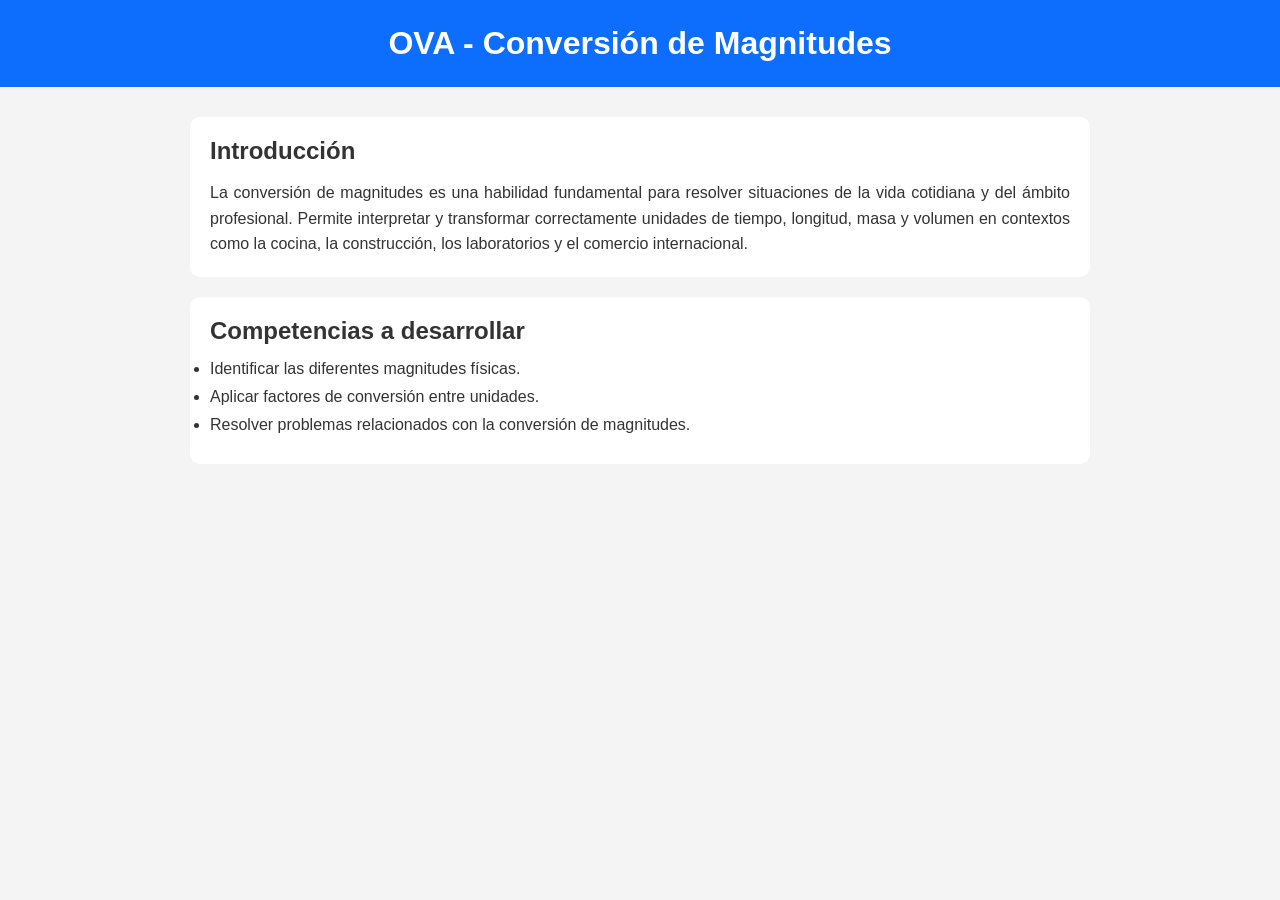
==== index.html @ f88419ed "Agregar introduccion y objetivos del OVA" ====
<!DOCTYPE html>
<html lang="es">
<head>
    <meta charset="UTF-8">
    <meta name="viewport" content="width=device-width, initial-scale=1.0">
    <title>OVA - Conversión de Magnitudes</title>

    <link rel="stylesheet" href="./Styles.css">
</head>
<body>
<header>
    <h1>OVA - Conversión de Magnitudes</h1>
</header>

<main>

    <section id="introduccion">

        <h2>Introducción</h2>

        <p>
            La conversión de magnitudes es una habilidad fundamental para resolver
            situaciones de la vida cotidiana y del ámbito profesional. Permite
            interpretar y transformar correctamente unidades de tiempo, longitud,
            masa y volumen en contextos como la cocina, la construcción,
            los laboratorios y el comercio internacional.
        </p>

    </section>

    <section id="objetivos">

        <h2>Competencias a desarrollar</h2>

        <ul>

            <li>Identificar las diferentes magnitudes físicas.</li>

            <li>Aplicar factores de conversión entre unidades.</li>

            <li>Resolver problemas relacionados con la conversión de magnitudes.</li>

        </ul>

    </section>

</main>
</body>

<script src="js/script.js"></script>
</html>
---- Styles.css ----
*{
    margin:0;
    padding:0;
    box-sizing:border-box;
}
body{
    font-family: Arial, Helvetica, sans-serif;
    background:#f4f4f4;
    color:#333;
}

header{
    background:#0d6efd;
    color:white;
    text-align:center;
    padding:25px;
}

main{
    width:90%;
    max-width:900px;
    margin:30px auto;
}

section{
    background:white;
    margin-bottom:20px;
    padding:20px;
    border-radius:10px;
}

h2{
    margin-bottom:15px;
}

p{
    text-align:justify;
    line-height:1.6;
}

li{
    margin-bottom:10px;
}
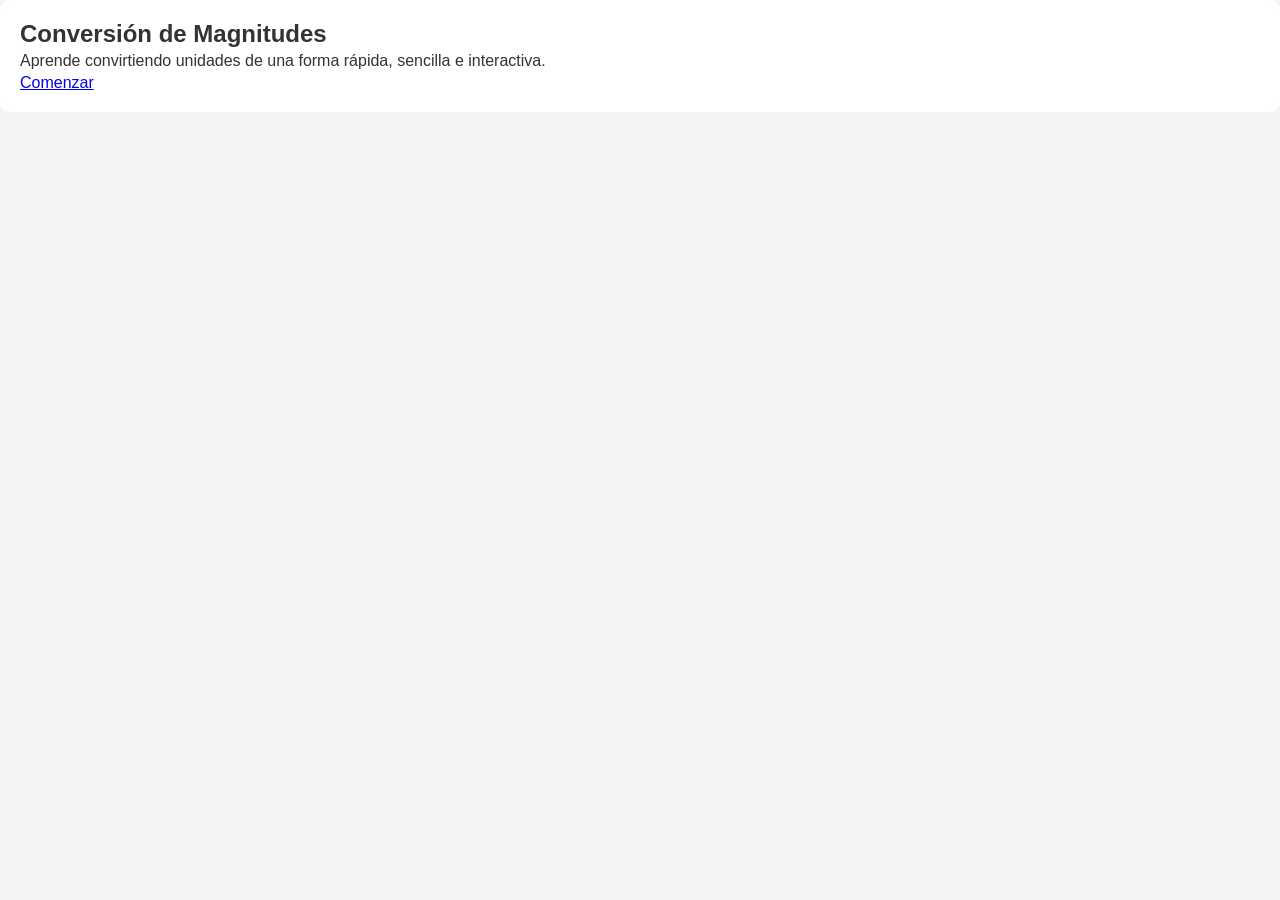
==== commit 6fa17f8b: "Crear estructura HTML del OVA" ====
--- a/index.html
+++ b/index.html
@@ -1,51 +1,37 @@
 <!DOCTYPE html>
 <html lang="es">
+
 <head>
+
     <meta charset="UTF-8">
     <meta name="viewport" content="width=device-width, initial-scale=1.0">
-    <title>OVA - Conversión de Magnitudes</title>
+
+    <title>OVA | Conversión de Magnitudes</title>
 
     <link rel="stylesheet" href="./Styles.css">
+
 </head>
+
 <body>
-<header>
-    <h1>OVA - Conversión de Magnitudes</h1>
-</header>
 
-<main>
+    <section class="hero">
 
-    <section id="introduccion">
+        <div class="hero-contenido">
 
-        <h2>Introducción</h2>
+            <h1>Conversión de Magnitudes</h1>
 
-        <p>
-            La conversión de magnitudes es una habilidad fundamental para resolver
-            situaciones de la vida cotidiana y del ámbito profesional. Permite
-            interpretar y transformar correctamente unidades de tiempo, longitud,
-            masa y volumen en contextos como la cocina, la construcción,
-            los laboratorios y el comercio internacional.
-        </p>
+            <p>
+                Aprende convirtiendo unidades de una forma rápida, sencilla e interactiva.
+            </p>
+
+            <a href="app.html" class="btn-comenzar">
+                Comenzar
+            </a>
+
+        </div>
 
     </section>
 
-    <section id="objetivos">
-
-        <h2>Competencias a desarrollar</h2>
-
-        <ul>
-
-            <li>Identificar las diferentes magnitudes físicas.</li>
-
-            <li>Aplicar factores de conversión entre unidades.</li>
-
-            <li>Resolver problemas relacionados con la conversión de magnitudes.</li>
-
-        </ul>
-
-    </section>
-
-</main>
 </body>
 
-<script src="js/script.js"></script>
 </html>
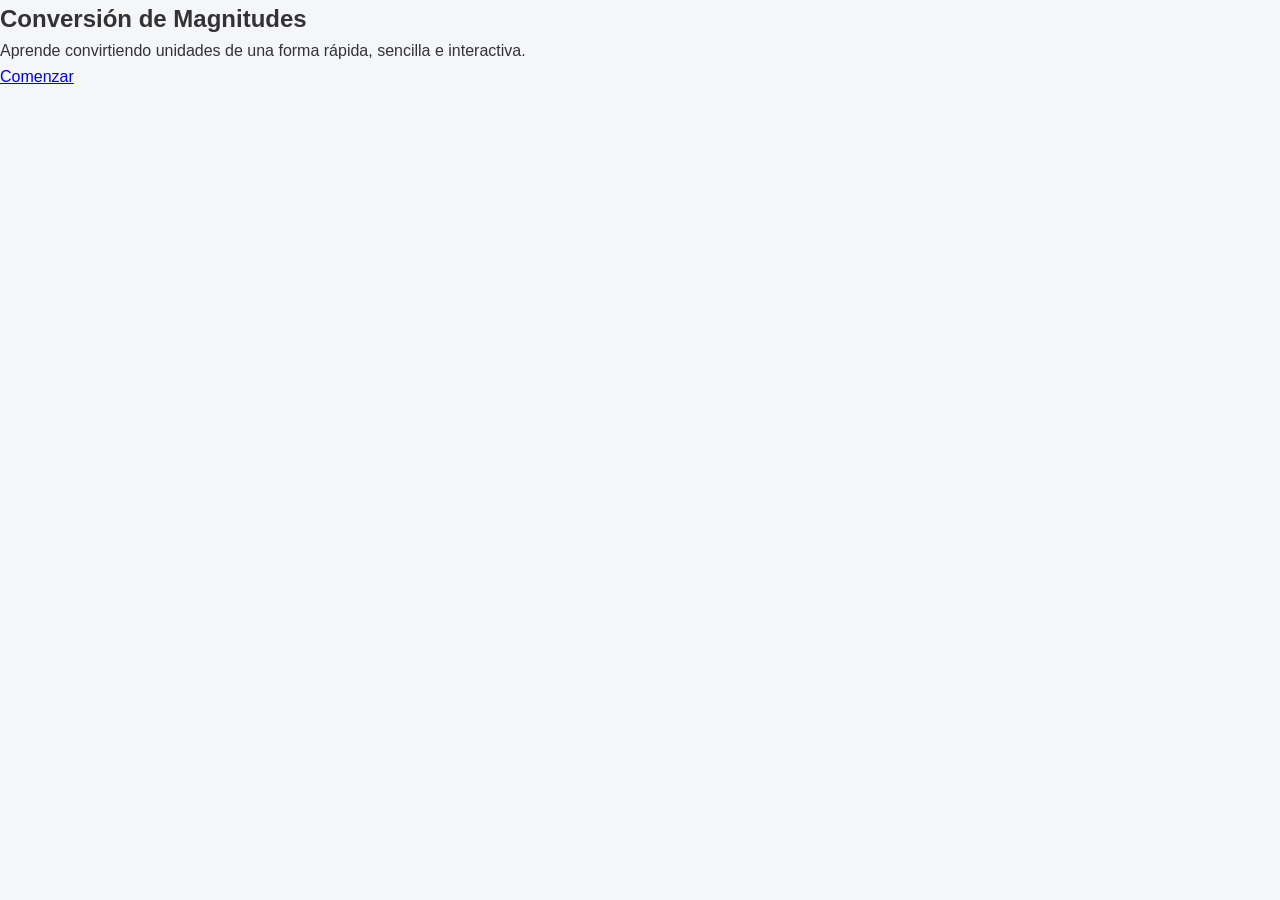
==== commit 799e4e96: "Agrega tablas de equivalencias y ejemplos resueltos para las magnitudes" ====
--- a/index.html
+++ b/index.html
@@ -6,7 +6,7 @@
     <meta charset="UTF-8">
     <meta name="viewport" content="width=device-width, initial-scale=1.0">
 
-    <title>OVA | Conversión de Magnitudes</title>
+    <title>OVA | andamo roleta de Magnitudes</title>
 
     <link rel="stylesheet" href="./Styles.css">
 
--- a/Styles.css
+++ b/Styles.css
@@ -1,43 +1,301 @@
-*{
-    margin:0;
-    padding:0;
-    box-sizing:border-box;
-}
-body{
-    font-family: Arial, Helvetica, sans-serif;
-    background:#f4f4f4;
-    color:#333;
-}
-
-header{
-    background:#0d6efd;
-    color:white;
-    text-align:center;
-    padding:25px;
-}
-
-main{
-    width:90%;
-    max-width:900px;
-    margin:30px auto;
-}
-
-section{
-    background:white;
-    margin-bottom:20px;
-    padding:20px;
-    border-radius:10px;
-}
-
-h2{
-    margin-bottom:15px;
-}
-
-p{
-    text-align:justify;
-    line-height:1.6;
-}
-
-li{
-    margin-bottom:10px;
+:root {
+    --color-primario: #00324d;
+    --color-secundario: #39a900;
+    --color-fondo: #f4f6f9;
+    --color-texto: #333333;
+    --color-blanco: #ffffff;
+    --color-error: #d9534f;
+    --color-exito: #5cb85c;
+    --borde-radio: 8px;
+    --transicion: all 0.3s ease;
+}
+
+* {
+    box-sizing: border-box;
+    margin: 0;
+    padding: 0;
+}
+
+body {
+    font-family: Arial, sans-serif;
+    background-color: var(--color-fondo);
+    color: var(--color-texto);
+    line-height: 1.6;
+}
+
+.container {
+    max-width: 1100px;
+    margin: 0 auto;
+    padding: 0 20px;
+}
+
+.header {
+    background-color: var(--color-primario);
+    color: var(--color-blanco);
+    padding: 2rem 0;
+    text-align: center;
+    border-bottom: 5px solid var(--color-secundario);
+}
+
+.header-content h1 {
+    font-size: 2rem;
+    margin-bottom: 0.5rem;
+}
+
+.header-content p {
+    font-size: 1.1rem;
+    opacity: 0.9;
+    margin-bottom: 1.5rem;
+}
+
+.nav ul {
+    list-style: none;
+    display: flex;
+    justify-content: center;
+    flex-wrap: wrap;
+    gap: 15px;
+}
+
+.nav a {
+    color: var(--color-blanco);
+    text-decoration: none;
+    font-weight: bold;
+    padding: 6px 12px;
+    border-radius: var(--borde-radio);
+    background-color: rgba(255, 255, 255, 0.1);
+    transition: var(--transicion);
+}
+
+.nav a:hover {
+    background-color: var(--color-secundario);
+}
+
+.main-content {
+    padding: 2rem 0;
+}
+
+.section {
+    margin-bottom: 2.5rem;
+}
+
+.section h2 {
+    color: var(--color-primario);
+    margin-bottom: 1rem;
+    font-size: 1.5rem;
+    border-bottom: 2px solid var(--color-secundario);
+    padding-bottom: 5px;
+}
+
+.card {
+    background-color: var(--color-blanco);
+    padding: 2rem;
+    border-radius: var(--borde-radio);
+    box-shadow: 0 4px 6px rgba(0, 0, 0, 0.05);
+}
+
+.grid-2 {
+    display: grid;
+    grid-template-columns: repeat(auto-fit, minmax(280px, 1fr));
+    gap: 20px;
+    margin-top: 1rem;
+}
+
+.sub-card {
+    background-color: #fafbfc;
+    border: 1px solid #e1e4e8;
+    padding: 1.25rem;
+    border-radius: var(--borde-radio);
+}
+
+.sub-card h4 {
+    color: var(--color-primario);
+    margin-bottom: 0.5rem;
+}
+
+.sub-card p {
+    font-size: 0.95rem;
+    margin-bottom: 0.5rem;
+}
+
+.table-responsive {
+    overflow-x: auto;
+    margin-top: 1rem;
+}
+
+table {
+    width: 100%;
+    border-collapse: collapse;
+    text-align: left;
+    margin-top: 0.5rem;
+}
+
+th,
+td {
+    padding: 12px;
+    border: 1px solid #ddd;
+}
+
+th {
+    background-color: var(--color-primario);
+    color: var(--color-blanco);
+    text-align: left;
+}
+
+tr:nth-child(even) {
+    background-color: #f9f9f9;
+}
+
+.ejemplo-box {
+    background-color: #eef6ed;
+    border-left: 4px solid var(--color-secundario);
+    padding: 1rem;
+    margin-top: 1rem;
+    border-radius: 0 var(--borde-radio) var(--borde-radio) 0;
+}
+
+.ejemplo-box h4 {
+    color: var(--color-primario);
+    margin-bottom: 0.5rem;
+}
+
+.form-grid {
+    display: grid;
+    grid-template-columns: repeat(auto-fit, minmax(220px, 1fr));
+    gap: 15px;
+    margin-top: 1rem;
+}
+
+.form-group {
+    display: flex;
+    flex-direction: column;
+}
+
+.form-group label {
+    margin-bottom: 5px;
+    font-weight: bold;
+    font-size: 0.9rem;
+}
+
+.form-control {
+    padding: 10px;
+    border: 1px solid #ccc;
+    border-radius: var(--borde-radio);
+    font-size: 1rem;
+}
+
+.btn {
+    background-color: var(--color-secundario);
+    color: var(--color-blanco);
+    border: none;
+    padding: 12px 20px;
+    font-size: 1rem;
+    font-weight: bold;
+    border-radius: var(--borde-radio);
+    cursor: pointer;
+    transition: var(--transicion);
+}
+
+.btn:hover {
+    background-color: #2e8600;
+}
+
+.resultado-box {
+    background-color: #eef2f5;
+    border: 1px solid #cbd5e1;
+    padding: 1.5rem;
+    border-radius: var(--borde-radio);
+}
+
+.explicacion-content {
+    background-color: var(--color-blanco);
+    padding: 1rem;
+    border-radius: var(--borde-radio);
+    margin-top: 0.5rem;
+    border: 1px solid #e2e8f0;
+}
+
+.mt-2 {
+    margin-top: 1rem;
+}
+
+.mt-3 {
+    margin-top: 1.5rem;
+}
+
+.mt-4 {
+    margin-top: 2rem;
+}
+
+.fs-large {
+    font-size: 1.25rem;
+}
+
+.font-weight-bold {
+    font-weight: bold;
+}
+
+.text-center {
+    text-align: center;
+}
+
+.pregunta-item {
+    background-color: #fafafa;
+    border: 1px solid #e2e8f0;
+    padding: 15px;
+    border-radius: var(--borde-radio);
+    margin-bottom: 15px;
+}
+
+.retroalimentacion {
+    margin-top: 8px;
+    padding: 8px;
+    border-radius: 4px;
+    font-size: 0.9rem;
+}
+
+.retro-correcta {
+    background-color: #d4edda;
+    color: #155724;
+}
+
+.retro-incorrecta {
+    background-color: #f8d7da;
+    color: #721c24;
+}
+
+.modal {
+    position: fixed;
+    top: 0;
+    left: 0;
+    width: 100%;
+    height: 100%;
+    background-color: rgba(0, 0, 0, 0.5);
+    display: flex;
+    justify-content: center;
+    align-items: center;
+    z-index: 1000;
+}
+
+.modal-content {
+    background-color: var(--color-blanco);
+    padding: 2rem;
+    border-radius: var(--borde-radio);
+    max-width: 400px;
+    width: 90%;
+    text-align: center;
+    box-shadow: 0 5px 15px rgba(0, 0, 0, 0.3);
+}
+
+.footer {
+    background-color: var(--color-primario);
+    color: var(--color-blanco);
+    padding: 1.5rem 0;
+    font-size: 0.9rem;
+}
+
+@media (max-width: 768px) {
+    .nav ul {
+        flex-direction: column;
+        gap: 8px;
+    }
 }
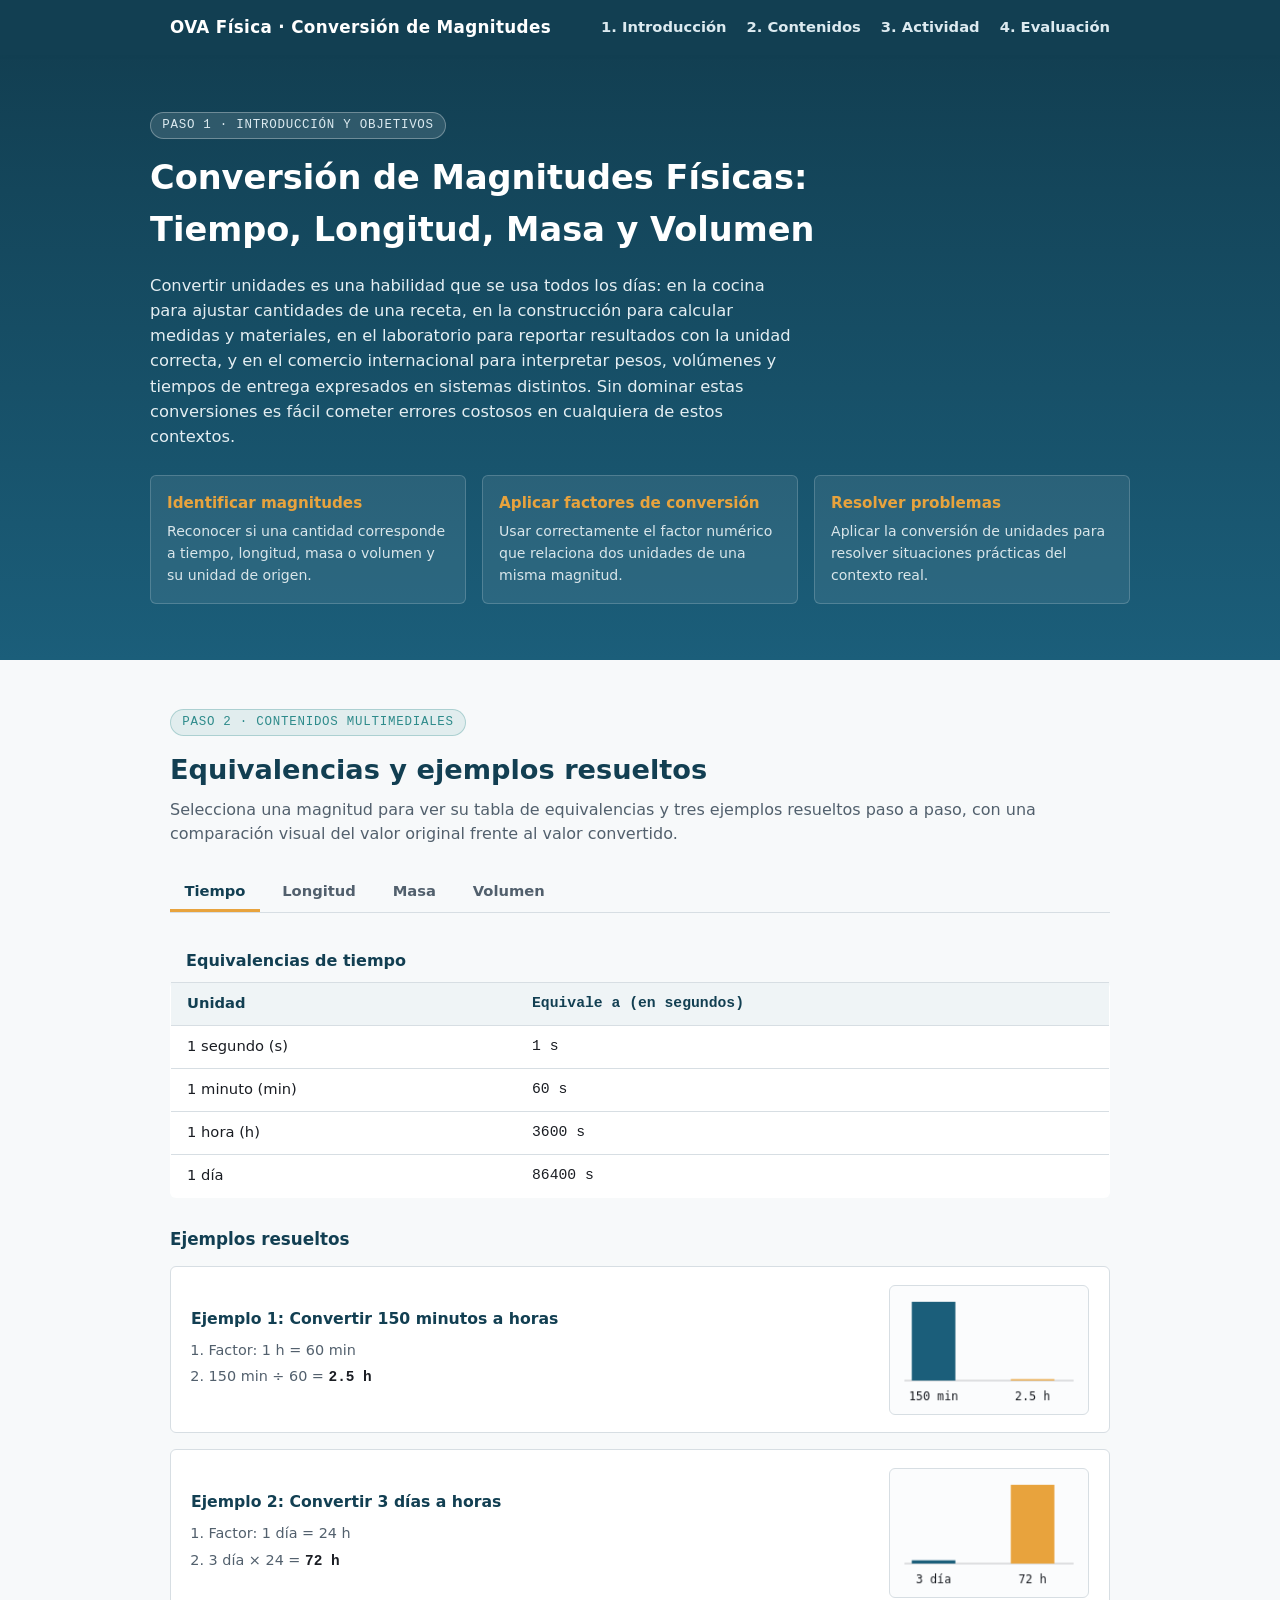
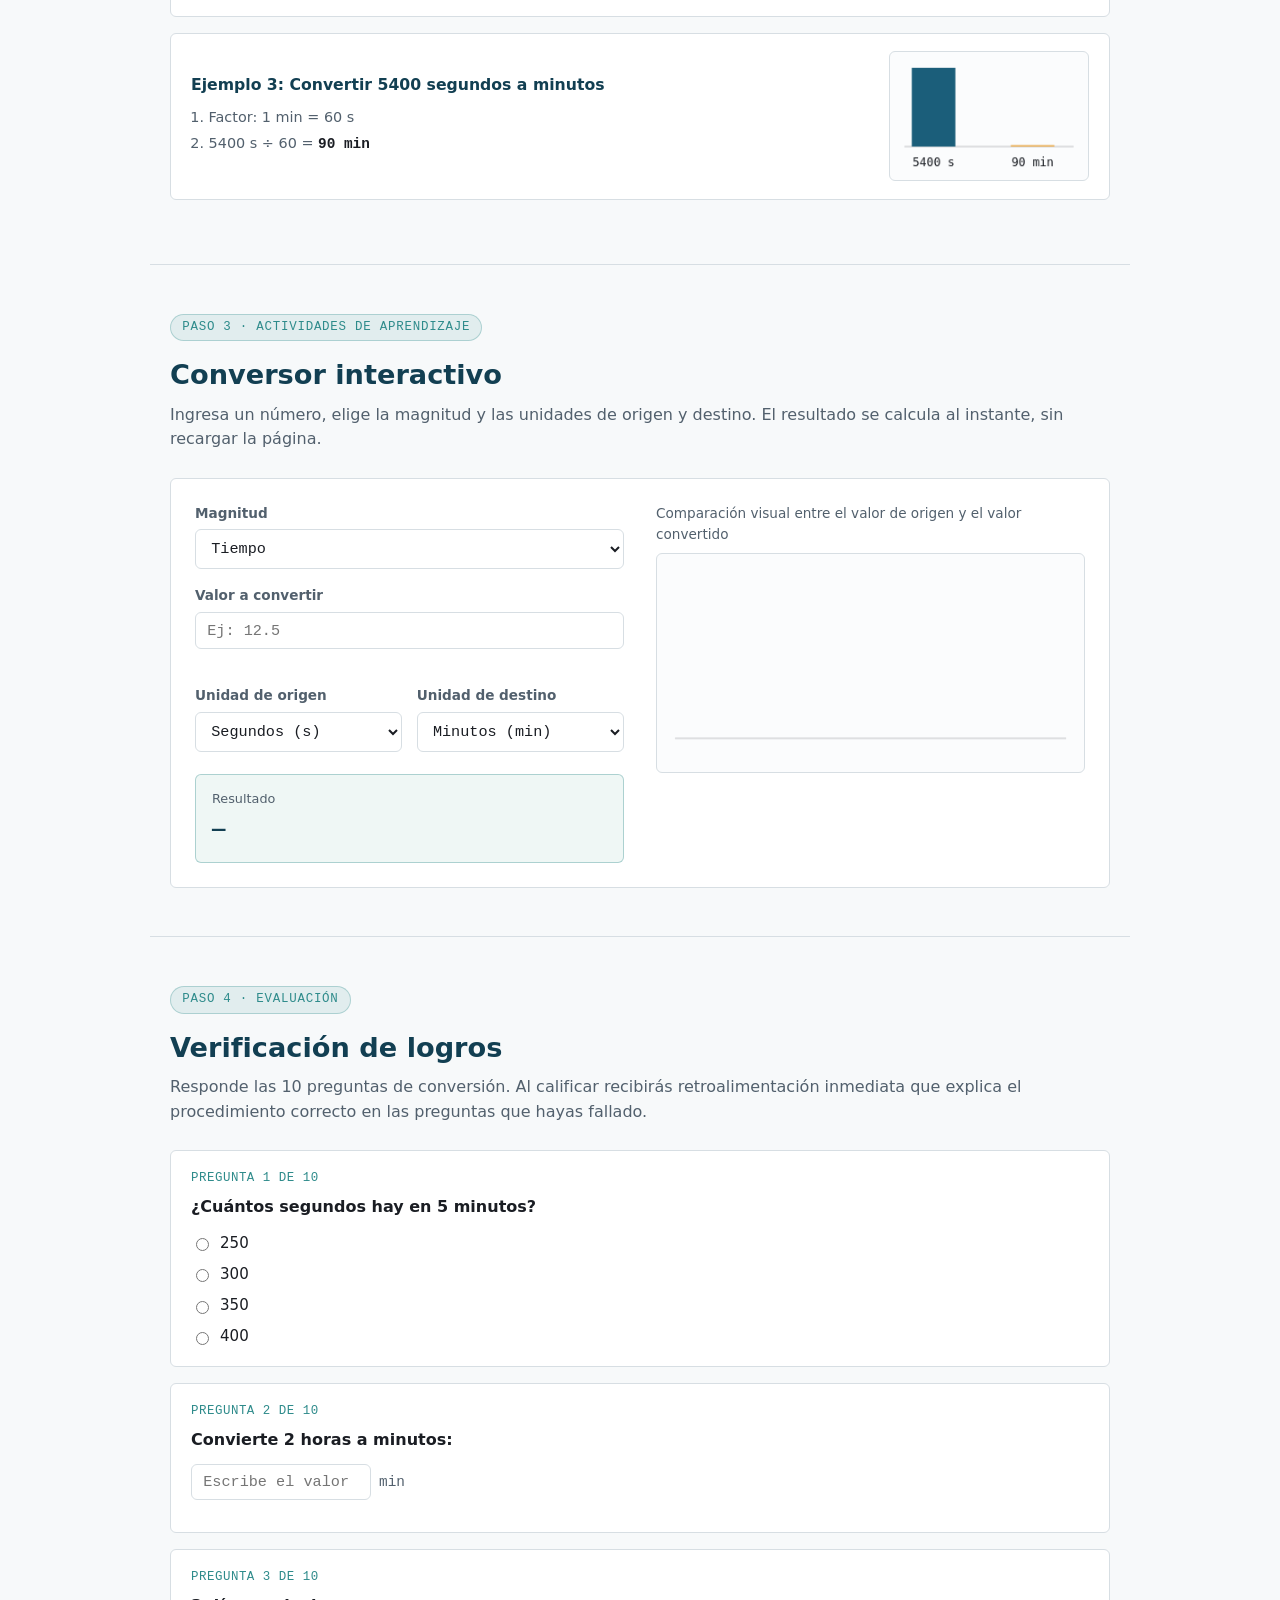
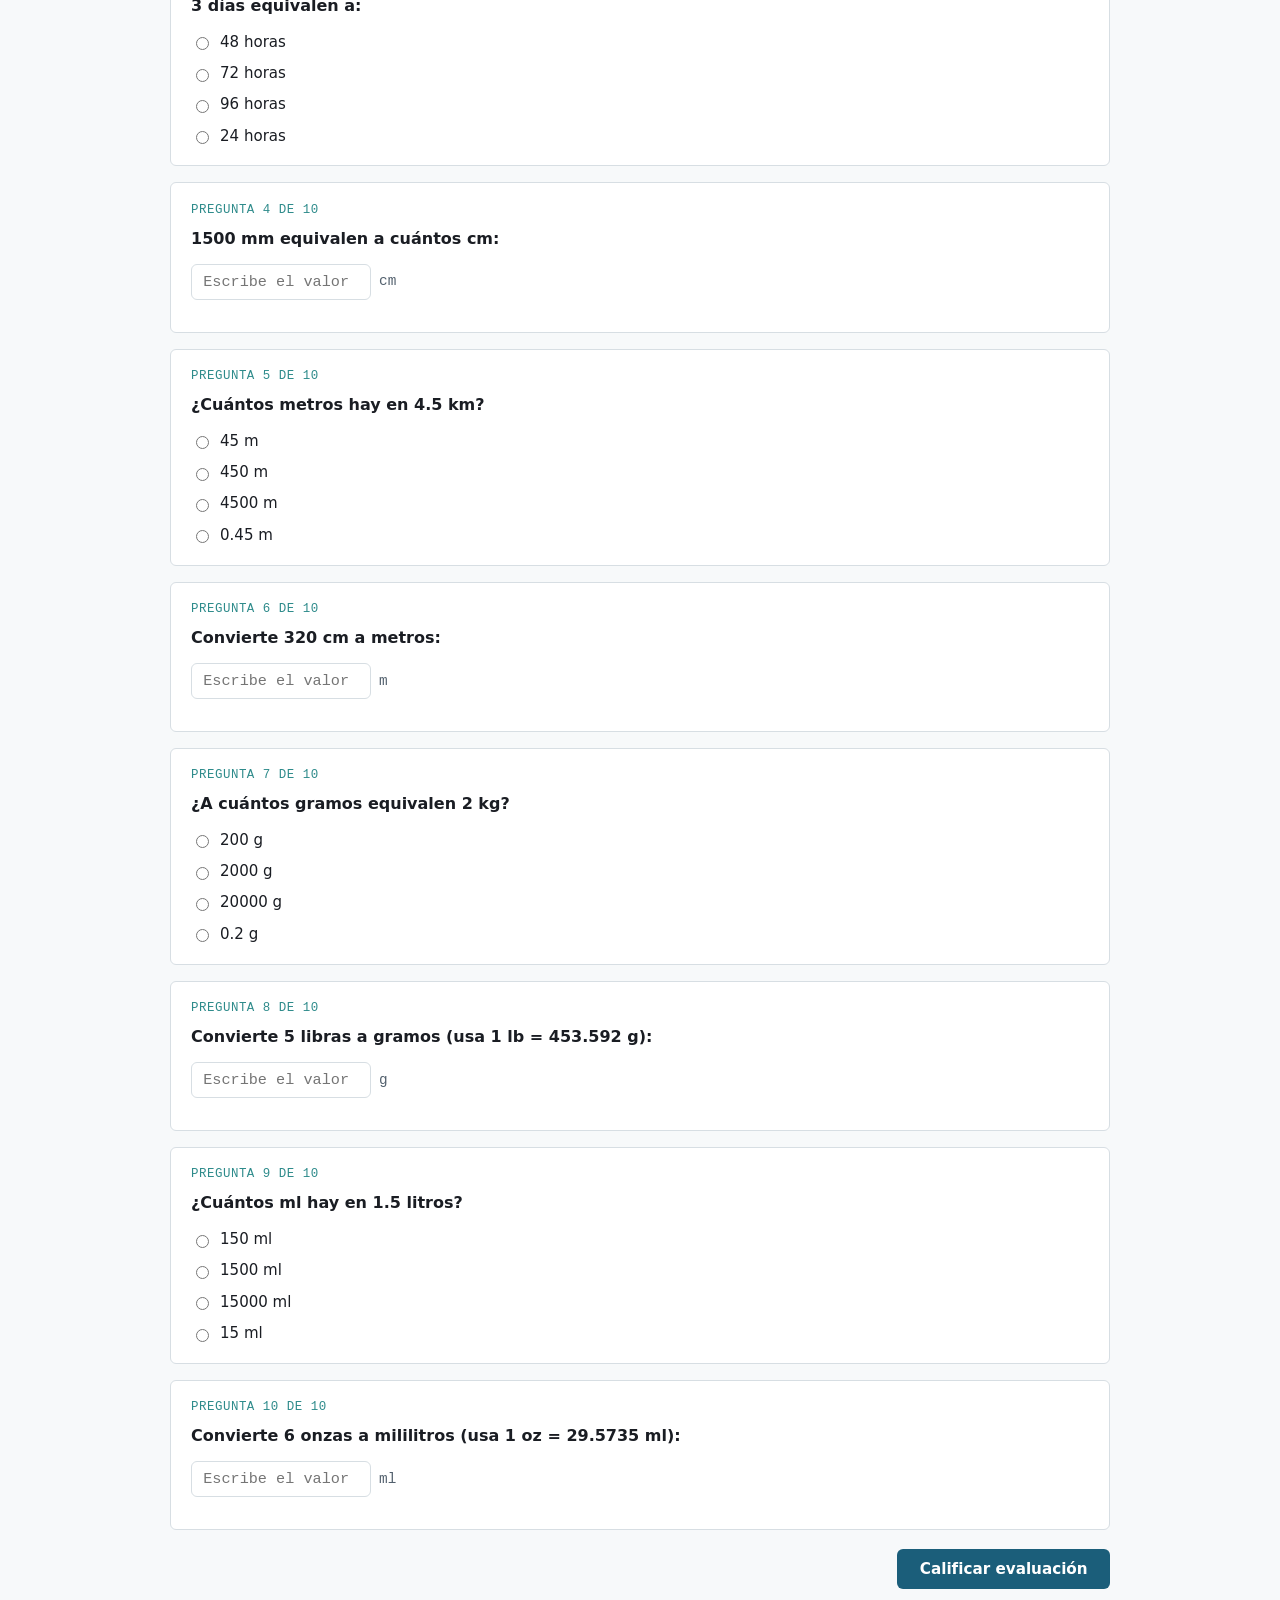
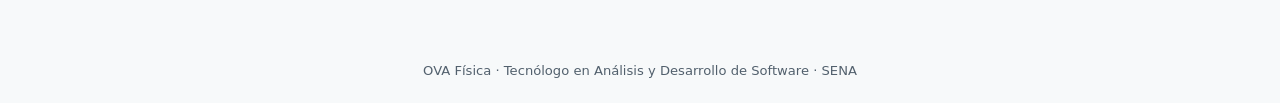
==== commit 1f696246: "ENTREGA FINAL" ====
--- a/index.html
+++ b/index.html
@@ -1,37 +1,403 @@
 <!DOCTYPE html>
 <html lang="es">
-
 <head>
-
-    <meta charset="UTF-8">
-    <meta name="viewport" content="width=device-width, initial-scale=1.0">
-
-    <title>OVA | andamo roleta de Magnitudes</title>
-
-    <link rel="stylesheet" href="./Styles.css">
-
+  <meta charset="UTF-8" />
+  <meta name="viewport" content="width=device-width, initial-scale=1.0" />
+  <title>OVA · Conversión de Magnitudes Físicas</title>
+  <link rel="stylesheet" href="/css/estilos.css" />
 </head>
-
 <body>
 
-    <section class="hero">
-
-        <div class="hero-contenido">
-
-            <h1>Conversión de Magnitudes</h1>
-
-            <p>
-                Aprende convirtiendo unidades de una forma rápida, sencilla e interactiva.
-            </p>
-
-            <a href="app.html" class="btn-comenzar">
-                Comenzar
-            </a>
-
-        </div>
-
+  <header class="encabezado-sitio">
+    <nav class="barra-navegacion" aria-label="Navegación principal del OVA">
+      <span class="marca-sitio">OVA Física · Conversión de Magnitudes</span>
+      <ul class="lista-navegacion">
+        <li><a href="#paso1">1. Introducción</a></li>
+        <li><a href="#paso2">2. Contenidos</a></li>
+        <li><a href="#paso3">3. Actividad</a></li>
+        <li><a href="#paso4">4. Evaluación</a></li>
+      </ul>
+    </nav>
+  </header>
+
+  <main>
+
+    <!-- ===================== PASO 1: INTRODUCCIÓN Y OBJETIVOS ===================== -->
+    <section id="paso1" class="hero-introduccion" aria-labelledby="titulo-paso1">
+      <div class="hero-contenido">
+        <span class="etiqueta-paso">Paso 1 · Introducción y objetivos</span>
+        <h1 id="titulo-paso1">Conversión de Magnitudes Físicas: Tiempo, Longitud, Masa y Volumen</h1>
+        <p>
+          Convertir unidades es una habilidad que se usa todos los días: en la cocina para ajustar
+          cantidades de una receta, en la construcción para calcular medidas y materiales, en el
+          laboratorio para reportar resultados con la unidad correcta, y en el comercio internacional
+          para interpretar pesos, volúmenes y tiempos de entrega expresados en sistemas distintos.
+          Sin dominar estas conversiones es fácil cometer errores costosos en cualquiera de estos contextos.
+        </p>
+        <div class="lista-competencias">
+          <div class="tarjeta-competencia">
+            <h3>Identificar magnitudes</h3>
+            <p>Reconocer si una cantidad corresponde a tiempo, longitud, masa o volumen y su unidad de origen.</p>
+          </div>
+          <div class="tarjeta-competencia">
+            <h3>Aplicar factores de conversión</h3>
+            <p>Usar correctamente el factor numérico que relaciona dos unidades de una misma magnitud.</p>
+          </div>
+          <div class="tarjeta-competencia">
+            <h3>Resolver problemas</h3>
+            <p>Aplicar la conversión de unidades para resolver situaciones prácticas del contexto real.</p>
+          </div>
+        </div>
+      </div>
     </section>
 
+    <!-- ===================== PASO 2: CONTENIDOS MULTIMEDIALES ===================== -->
+    <section id="paso2" class="seccion" aria-labelledby="titulo-paso2">
+      <span class="etiqueta-paso">Paso 2 · Contenidos multimediales</span>
+      <h2 id="titulo-paso2">Equivalencias y ejemplos resueltos</h2>
+      <p class="subtitulo-seccion">
+        Selecciona una magnitud para ver su tabla de equivalencias y tres ejemplos resueltos paso a paso,
+        con una comparación visual del valor original frente al valor convertido.
+      </p>
+
+      <div class="pestanas-magnitud" role="tablist" aria-label="Selector de magnitud">
+        <button class="boton-pestana" role="tab" aria-selected="true" data-magnitud="tiempo">Tiempo</button>
+        <button class="boton-pestana" role="tab" aria-selected="false" data-magnitud="longitud">Longitud</button>
+        <button class="boton-pestana" role="tab" aria-selected="false" data-magnitud="masa">Masa</button>
+        <button class="boton-pestana" role="tab" aria-selected="false" data-magnitud="volumen">Volumen</button>
+      </div>
+
+      <!-- PANEL TIEMPO -->
+      <div id="panel-tiempo" class="panel-magnitud panel-activo" role="tabpanel">
+        <table class="tabla-equivalencias">
+          <caption>Equivalencias de tiempo</caption>
+          <thead>
+            <tr><th>Unidad</th><th>Equivale a (en segundos)</th></tr>
+          </thead>
+          <tbody>
+            <tr><td>1 segundo (s)</td><td>1 s</td></tr>
+            <tr><td>1 minuto (min)</td><td>60 s</td></tr>
+            <tr><td>1 hora (h)</td><td>3600 s</td></tr>
+            <tr><td>1 día</td><td>86400 s</td></tr>
+          </tbody>
+        </table>
+
+        <h4 class="titulo-ejemplos">Ejemplos resueltos</h4>
+
+        <div class="tarjeta-ejemplo">
+          <div>
+            <h4>Ejemplo 1: Convertir 150 minutos a horas</h4>
+            <ol>
+              <li>Factor: 1 h = 60 min</li>
+              <li>150 min ÷ 60 = <strong>2.5 h</strong></li>
+            </ol>
+          </div>
+          <canvas id="ejemplo-tiempo-1" class="lienzo-ejemplo" width="220" height="130"
+            data-ejemplo-canvas data-valor-origen="150" data-valor-destino="2.5"
+            data-etiqueta-origen="150 min" data-etiqueta-destino="2.5 h"
+            role="img" aria-label="Comparación de 150 minutos frente a 2.5 horas"></canvas>
+        </div>
+
+        <div class="tarjeta-ejemplo">
+          <div>
+            <h4>Ejemplo 2: Convertir 3 días a horas</h4>
+            <ol>
+              <li>Factor: 1 día = 24 h</li>
+              <li>3 día × 24 = <strong>72 h</strong></li>
+            </ol>
+          </div>
+          <canvas id="ejemplo-tiempo-2" class="lienzo-ejemplo" width="220" height="130"
+            data-ejemplo-canvas data-valor-origen="3" data-valor-destino="72"
+            data-etiqueta-origen="3 día" data-etiqueta-destino="72 h"
+            role="img" aria-label="Comparación de 3 días frente a 72 horas"></canvas>
+        </div>
+
+        <div class="tarjeta-ejemplo">
+          <div>
+            <h4>Ejemplo 3: Convertir 5400 segundos a minutos</h4>
+            <ol>
+              <li>Factor: 1 min = 60 s</li>
+              <li>5400 s ÷ 60 = <strong>90 min</strong></li>
+            </ol>
+          </div>
+          <canvas id="ejemplo-tiempo-3" class="lienzo-ejemplo" width="220" height="130"
+            data-ejemplo-canvas data-valor-origen="5400" data-valor-destino="90"
+            data-etiqueta-origen="5400 s" data-etiqueta-destino="90 min"
+            role="img" aria-label="Comparación de 5400 segundos frente a 90 minutos"></canvas>
+        </div>
+      </div>
+
+      <!-- PANEL LONGITUD -->
+      <div id="panel-longitud" class="panel-magnitud" role="tabpanel">
+        <table class="tabla-equivalencias">
+          <caption>Equivalencias de longitud</caption>
+          <thead>
+            <tr><th>Unidad</th><th>Equivale a (en metros)</th></tr>
+          </thead>
+          <tbody>
+            <tr><td>1 milímetro (mm)</td><td>0.001 m</td></tr>
+            <tr><td>1 centímetro (cm)</td><td>0.01 m</td></tr>
+            <tr><td>1 metro (m)</td><td>1 m</td></tr>
+            <tr><td>1 kilómetro (km)</td><td>1000 m</td></tr>
+          </tbody>
+        </table>
+
+        <h4 class="titulo-ejemplos">Ejemplos resueltos</h4>
+
+        <div class="tarjeta-ejemplo">
+          <div>
+            <h4>Ejemplo 1: Convertir 250 cm a metros</h4>
+            <ol>
+              <li>Factor: 1 cm = 0.01 m</li>
+              <li>250 cm × 0.01 = <strong>2.5 m</strong></li>
+            </ol>
+          </div>
+          <canvas id="ejemplo-longitud-1" class="lienzo-ejemplo" width="220" height="130"
+            data-ejemplo-canvas data-valor-origen="250" data-valor-destino="2.5"
+            data-etiqueta-origen="250 cm" data-etiqueta-destino="2.5 m"
+            role="img" aria-label="Comparación de 250 centímetros frente a 2.5 metros"></canvas>
+        </div>
+
+        <div class="tarjeta-ejemplo">
+          <div>
+            <h4>Ejemplo 2: Convertir 3.2 km a metros</h4>
+            <ol>
+              <li>Factor: 1 km = 1000 m</li>
+              <li>3.2 km × 1000 = <strong>3200 m</strong></li>
+            </ol>
+          </div>
+          <canvas id="ejemplo-longitud-2" class="lienzo-ejemplo" width="220" height="130"
+            data-ejemplo-canvas data-valor-origen="3.2" data-valor-destino="3200"
+            data-etiqueta-origen="3.2 km" data-etiqueta-destino="3200 m"
+            role="img" aria-label="Comparación de 3.2 kilómetros frente a 3200 metros"></canvas>
+        </div>
+
+        <div class="tarjeta-ejemplo">
+          <div>
+            <h4>Ejemplo 3: Convertir 850 mm a centímetros</h4>
+            <ol>
+              <li>Factor: 1 cm = 10 mm</li>
+              <li>850 mm ÷ 10 = <strong>85 cm</strong></li>
+            </ol>
+          </div>
+          <canvas id="ejemplo-longitud-3" class="lienzo-ejemplo" width="220" height="130"
+            data-ejemplo-canvas data-valor-origen="850" data-valor-destino="85"
+            data-etiqueta-origen="850 mm" data-etiqueta-destino="85 cm"
+            role="img" aria-label="Comparación de 850 milímetros frente a 85 centímetros"></canvas>
+        </div>
+      </div>
+
+      <!-- PANEL MASA -->
+      <div id="panel-masa" class="panel-magnitud" role="tabpanel">
+        <table class="tabla-equivalencias">
+          <caption>Equivalencias de masa</caption>
+          <thead>
+            <tr><th>Unidad</th><th>Equivale a (en gramos)</th></tr>
+          </thead>
+          <tbody>
+            <tr><td>1 miligramo (mg)</td><td>0.001 g</td></tr>
+            <tr><td>1 gramo (g)</td><td>1 g</td></tr>
+            <tr><td>1 kilogramo (kg)</td><td>1000 g</td></tr>
+            <tr><td>1 libra (lb)</td><td>453.592 g</td></tr>
+          </tbody>
+        </table>
+
+        <h4 class="titulo-ejemplos">Ejemplos resueltos</h4>
+
+        <div class="tarjeta-ejemplo">
+          <div>
+            <h4>Ejemplo 1: Convertir 2500 g a kilogramos</h4>
+            <ol>
+              <li>Factor: 1 kg = 1000 g</li>
+              <li>2500 g ÷ 1000 = <strong>2.5 kg</strong></li>
+            </ol>
+          </div>
+          <canvas id="ejemplo-masa-1" class="lienzo-ejemplo" width="220" height="130"
+            data-ejemplo-canvas data-valor-origen="2500" data-valor-destino="2.5"
+            data-etiqueta-origen="2500 g" data-etiqueta-destino="2.5 kg"
+            role="img" aria-label="Comparación de 2500 gramos frente a 2.5 kilogramos"></canvas>
+        </div>
+
+        <div class="tarjeta-ejemplo">
+          <div>
+            <h4>Ejemplo 2: Convertir 3 libras a gramos</h4>
+            <ol>
+              <li>Factor: 1 lb = 453.592 g</li>
+              <li>3 lb × 453.592 = <strong>1360.776 g</strong></li>
+            </ol>
+          </div>
+          <canvas id="ejemplo-masa-2" class="lienzo-ejemplo" width="220" height="130"
+            data-ejemplo-canvas data-valor-origen="3" data-valor-destino="1360.776"
+            data-etiqueta-origen="3 lb" data-etiqueta-destino="1360.78 g"
+            role="img" aria-label="Comparación de 3 libras frente a 1360.776 gramos"></canvas>
+        </div>
+
+        <div class="tarjeta-ejemplo">
+          <div>
+            <h4>Ejemplo 3: Convertir 750 mg a gramos</h4>
+            <ol>
+              <li>Factor: 1 mg = 0.001 g</li>
+              <li>750 mg × 0.001 = <strong>0.75 g</strong></li>
+            </ol>
+          </div>
+          <canvas id="ejemplo-masa-3" class="lienzo-ejemplo" width="220" height="130"
+            data-ejemplo-canvas data-valor-origen="750" data-valor-destino="0.75"
+            data-etiqueta-origen="750 mg" data-etiqueta-destino="0.75 g"
+            role="img" aria-label="Comparación de 750 miligramos frente a 0.75 gramos"></canvas>
+        </div>
+      </div>
+
+      <!-- PANEL VOLUMEN -->
+      <div id="panel-volumen" class="panel-magnitud" role="tabpanel">
+        <table class="tabla-equivalencias">
+          <caption>Equivalencias de volumen</caption>
+          <thead>
+            <tr><th>Unidad</th><th>Equivale a (en mililitros)</th></tr>
+          </thead>
+          <tbody>
+            <tr><td>1 mililitro (ml)</td><td>1 ml</td></tr>
+            <tr><td>1 centímetro cúbico (cm³)</td><td>1 ml</td></tr>
+            <tr><td>1 litro (l)</td><td>1000 ml</td></tr>
+            <tr><td>1 onza (oz)</td><td>29.5735 ml</td></tr>
+          </tbody>
+        </table>
+
+        <h4 class="titulo-ejemplos">Ejemplos resueltos</h4>
+
+        <div class="tarjeta-ejemplo">
+          <div>
+            <h4>Ejemplo 1: Convertir 2 litros a mililitros</h4>
+            <ol>
+              <li>Factor: 1 l = 1000 ml</li>
+              <li>2 l × 1000 = <strong>2000 ml</strong></li>
+            </ol>
+          </div>
+          <canvas id="ejemplo-volumen-1" class="lienzo-ejemplo" width="220" height="130"
+            data-ejemplo-canvas data-valor-origen="2" data-valor-destino="2000"
+            data-etiqueta-origen="2 l" data-etiqueta-destino="2000 ml"
+            role="img" aria-label="Comparación de 2 litros frente a 2000 mililitros"></canvas>
+        </div>
+
+        <div class="tarjeta-ejemplo">
+          <div>
+            <h4>Ejemplo 2: Convertir 500 ml a onzas</h4>
+            <ol>
+              <li>Factor: 1 oz = 29.5735 ml</li>
+              <li>500 ml ÷ 29.5735 ≈ <strong>16.91 oz</strong></li>
+            </ol>
+          </div>
+          <canvas id="ejemplo-volumen-2" class="lienzo-ejemplo" width="220" height="130"
+            data-ejemplo-canvas data-valor-origen="500" data-valor-destino="16.91"
+            data-etiqueta-origen="500 ml" data-etiqueta-destino="16.91 oz"
+            role="img" aria-label="Comparación de 500 mililitros frente a 16.91 onzas"></canvas>
+        </div>
+
+        <div class="tarjeta-ejemplo">
+          <div>
+            <h4>Ejemplo 3: Convertir 3 cm³ a mililitros</h4>
+            <ol>
+              <li>Factor: 1 cm³ = 1 ml</li>
+              <li>3 cm³ × 1 = <strong>3 ml</strong></li>
+            </ol>
+          </div>
+          <canvas id="ejemplo-volumen-3" class="lienzo-ejemplo" width="220" height="130"
+            data-ejemplo-canvas data-valor-origen="3" data-valor-destino="3"
+            data-etiqueta-origen="3 cm³" data-etiqueta-destino="3 ml"
+            role="img" aria-label="Comparación de 3 centímetros cúbicos frente a 3 mililitros"></canvas>
+        </div>
+      </div>
+    </section>
+
+    <!-- ===================== PASO 3: ACTIVIDADES DE APRENDIZAJE ===================== -->
+    <section id="paso3" class="seccion" aria-labelledby="titulo-paso3">
+      <span class="etiqueta-paso">Paso 3 · Actividades de aprendizaje</span>
+      <h2 id="titulo-paso3">Conversor interactivo</h2>
+      <p class="subtitulo-seccion">
+        Ingresa un número, elige la magnitud y las unidades de origen y destino. El resultado
+        se calcula al instante, sin recargar la página.
+      </p>
+
+      <div class="panel-conversor">
+        <div class="controles-conversor">
+
+          <div class="grupo-campo">
+            <label for="selector-magnitud">Magnitud</label>
+            <select id="selector-magnitud">
+              <option value="tiempo">Tiempo</option>
+              <option value="longitud">Longitud</option>
+              <option value="masa">Masa</option>
+              <option value="volumen">Volumen</option>
+            </select>
+          </div>
+
+          <div class="grupo-campo">
+            <label for="input-valor-origen">Valor a convertir</label>
+            <input type="text" id="input-valor-origen" inputmode="decimal" placeholder="Ej: 12.5" />
+            <p id="mensaje-error-conversor" class="mensaje-error-conversor"></p>
+          </div>
+
+          <div class="fila-doble-selector">
+            <div class="grupo-campo">
+              <label for="selector-unidad-origen">Unidad de origen</label>
+              <select id="selector-unidad-origen"></select>
+            </div>
+            <div class="grupo-campo">
+              <label for="selector-unidad-destino">Unidad de destino</label>
+              <select id="selector-unidad-destino"></select>
+            </div>
+          </div>
+
+          <div class="caja-resultado">
+            <span>Resultado</span>
+            <span id="resultado-conversion">—</span>
+          </div>
+        </div>
+
+        <div class="visualizacion-conversor">
+          <p>Comparación visual entre el valor de origen y el valor convertido</p>
+          <canvas id="lienzo-conversor" width="380" height="220"
+            role="img" aria-label="Comparación visual entre el valor de origen y el valor convertido"></canvas>
+        </div>
+      </div>
+    </section>
+
+    <!-- ===================== PASO 4: EVALUACIÓN ===================== -->
+    <section id="paso4" class="seccion" aria-labelledby="titulo-paso4">
+      <span class="etiqueta-paso">Paso 4 · Evaluación</span>
+      <h2 id="titulo-paso4">Verificación de logros</h2>
+      <p class="subtitulo-seccion">
+        Responde las 10 preguntas de conversión. Al calificar recibirás retroalimentación inmediata
+        que explica el procedimiento correcto en las preguntas que hayas fallado.
+      </p>
+
+      <div id="contenedor-preguntas"></div>
+
+      <div class="contenedor-boton-calificar">
+        <button id="boton-calificar" class="boton-primario" type="button">Calificar evaluación</button>
+      </div>
+    </section>
+
+  </main>
+
+  <footer class="pie-sitio">
+    OVA Física · Tecnólogo en Análisis y Desarrollo de Software · SENA
+  </footer>
+
+  <!-- Modal propio de retroalimentación (nunca alert() ni validaciones nativas de HTML) -->
+  <div id="modal-retroalimentacion" class="fondo-modal" aria-hidden="true" role="dialog" aria-modal="true" aria-labelledby="modal-titulo">
+    <div class="caja-modal">
+      <h3 id="modal-titulo"></h3>
+      <p id="modal-mensaje"></p>
+      <ul id="modal-lista-errores"></ul>
+      <div class="contenedor-boton-modal">
+        <button id="modal-cerrar" class="boton-primario" type="button">Cerrar</button>
+      </div>
+    </div>
+  </div>
+
+  <script src="js/conversiones.js"></script>
+  <script src="js/animacion.js"></script>
+  <script src="js/evaluacion.js"></script>
+  <script src="js/principal.js"></script>
 </body>
-
-</html>+</html>
--- a/css/estilos.css
+++ b/css/estilos.css
@@ -0,0 +1,628 @@
+/* ============================================================
+   estilos.css
+   Variables CSS (:root) y estilos generales del OVA.
+   Diseño limpio, funcional y responsive básico con media queries.
+   ============================================================ */
+
+:root {
+  --color-primario: #1B5E7A;
+  --color-primario-oscuro: #123F52;
+  --color-secundario: #2E8B8B;
+  --color-acento: #E8A33D;
+  --color-fondo: #F7F9FA;
+  --color-superficie: #FFFFFF;
+  --color-texto: #1A1D23;
+  --color-texto-suave: #52606D;
+  --color-borde: #D7DEE3;
+  --color-exito: #2E7D32;
+  --color-exito-fondo: #E7F4E8;
+  --color-error: #C62828;
+  --color-error-fondo: #FCEAEA;
+
+  --fuente-base: -apple-system, "Segoe UI", system-ui, Roboto, Arial, sans-serif;
+  --fuente-datos: ui-monospace, "Cascadia Code", "Consolas", "SFMono-Regular", monospace;
+
+  --radio-borde: 6px;
+  --sombra-suave: 0 1px 3px rgba(18, 63, 82, 0.12);
+  --ancho-maximo: 980px;
+}
+
+* {
+  box-sizing: border-box;
+}
+
+html {
+  scroll-behavior: smooth;
+}
+
+body {
+  margin: 0;
+  font-family: var(--fuente-base);
+  color: var(--color-texto);
+  background-color: var(--color-fondo);
+  line-height: 1.55;
+}
+
+img {
+  max-width: 100%;
+  display: block;
+}
+
+a {
+  color: var(--color-primario);
+}
+
+/* ---------- Encabezado y navegación ---------- */
+
+.encabezado-sitio {
+  background-color: var(--color-primario-oscuro);
+  color: #FFFFFF;
+  position: sticky;
+  top: 0;
+  z-index: 20;
+  box-shadow: var(--sombra-suave);
+}
+
+.barra-navegacion {
+  max-width: var(--ancho-maximo);
+  margin: 0 auto;
+  padding: 0.9rem 1.25rem;
+  display: flex;
+  align-items: center;
+  justify-content: space-between;
+  gap: 1rem;
+  flex-wrap: wrap;
+}
+
+.marca-sitio {
+  font-weight: 700;
+  font-size: 1.05rem;
+  letter-spacing: 0.02em;
+}
+
+.lista-navegacion {
+  list-style: none;
+  display: flex;
+  gap: 1.25rem;
+  margin: 0;
+  padding: 0;
+  flex-wrap: wrap;
+}
+
+.lista-navegacion a {
+  color: #DCEAF0;
+  text-decoration: none;
+  font-size: 0.92rem;
+  font-weight: 600;
+  border-bottom: 2px solid transparent;
+  padding-bottom: 2px;
+  transition: border-color 0.15s ease, color 0.15s ease;
+}
+
+.lista-navegacion a:hover,
+.lista-navegacion a:focus-visible {
+  color: #FFFFFF;
+  border-color: var(--color-acento);
+}
+
+/* ---------- Contenedor general de secciones ---------- */
+
+.seccion {
+  max-width: var(--ancho-maximo);
+  margin: 0 auto;
+  padding: 3rem 1.25rem;
+}
+
+.seccion + .seccion {
+  border-top: 1px solid var(--color-borde);
+}
+
+.etiqueta-paso {
+  display: inline-block;
+  font-family: var(--fuente-datos);
+  font-size: 0.78rem;
+  letter-spacing: 0.06em;
+  text-transform: uppercase;
+  color: var(--color-secundario);
+  background-color: rgba(46, 139, 139, 0.1);
+  border: 1px solid rgba(46, 139, 139, 0.3);
+  border-radius: 999px;
+  padding: 0.2rem 0.7rem;
+  margin-bottom: 0.8rem;
+}
+
+.seccion h2 {
+  font-size: 1.7rem;
+  margin: 0 0 0.4rem 0;
+  color: var(--color-primario-oscuro);
+}
+
+.subtitulo-seccion {
+  color: var(--color-texto-suave);
+  margin: 0 0 1.6rem 0;
+  font-size: 1rem;
+}
+
+/* ---------- Sección Hero / Introducción (Paso 1) ---------- */
+
+.hero-introduccion {
+  background: linear-gradient(180deg, var(--color-primario-oscuro) 0%, var(--color-primario) 100%);
+  color: #FFFFFF;
+  padding: 3.5rem 1.25rem;
+}
+
+.hero-contenido {
+  max-width: var(--ancho-maximo);
+  margin: 0 auto;
+}
+
+.hero-contenido .etiqueta-paso {
+  color: #DCEAF0;
+  background-color: rgba(255, 255, 255, 0.12);
+  border-color: rgba(255, 255, 255, 0.3);
+}
+
+.hero-contenido h1 {
+  font-size: 2.1rem;
+  margin: 0 0 1rem 0;
+  max-width: 32ch;
+}
+
+.hero-contenido p {
+  max-width: 62ch;
+  color: #E4EEF2;
+  font-size: 1.02rem;
+}
+
+.lista-competencias {
+  margin-top: 1.6rem;
+  display: grid;
+  grid-template-columns: repeat(3, 1fr);
+  gap: 1rem;
+}
+
+.tarjeta-competencia {
+  background-color: rgba(255, 255, 255, 0.08);
+  border: 1px solid rgba(255, 255, 255, 0.18);
+  border-radius: var(--radio-borde);
+  padding: 1rem;
+}
+
+.tarjeta-competencia h3 {
+  font-size: 0.95rem;
+  margin: 0 0 0.35rem 0;
+  color: var(--color-acento);
+}
+
+.tarjeta-competencia p {
+  margin: 0;
+  font-size: 0.88rem;
+  color: #D9E6EA;
+}
+
+/* ---------- Pestañas de magnitudes (Paso 2) ---------- */
+
+.pestanas-magnitud {
+  display: flex;
+  gap: 0.5rem;
+  flex-wrap: wrap;
+  margin-bottom: 1.5rem;
+  border-bottom: 1px solid var(--color-borde);
+}
+
+.boton-pestana {
+  font-family: var(--fuente-base);
+  font-size: 0.92rem;
+  font-weight: 600;
+  color: var(--color-texto-suave);
+  background: none;
+  border: none;
+  border-bottom: 3px solid transparent;
+  padding: 0.6rem 0.9rem;
+  cursor: pointer;
+}
+
+.boton-pestana:hover {
+  color: var(--color-primario);
+}
+
+.boton-pestana[aria-selected="true"] {
+  color: var(--color-primario-oscuro);
+  border-bottom-color: var(--color-acento);
+}
+
+.panel-magnitud {
+  display: none;
+}
+
+.panel-magnitud.panel-activo {
+  display: block;
+}
+
+.tabla-equivalencias {
+  width: 100%;
+  border-collapse: collapse;
+  margin-bottom: 1.75rem;
+  background-color: var(--color-superficie);
+  border: 1px solid var(--color-borde);
+  border-radius: var(--radio-borde);
+  overflow: hidden;
+}
+
+.tabla-equivalencias caption {
+  text-align: left;
+  font-weight: 600;
+  padding: 0.75rem 1rem 0.5rem;
+  color: var(--color-primario-oscuro);
+}
+
+.tabla-equivalencias th,
+.tabla-equivalencias td {
+  text-align: left;
+  padding: 0.6rem 1rem;
+  border-top: 1px solid var(--color-borde);
+  font-size: 0.92rem;
+}
+
+.tabla-equivalencias th {
+  background-color: #EFF4F6;
+  font-weight: 700;
+  color: var(--color-primario-oscuro);
+}
+
+.tabla-equivalencias td:last-child,
+.tabla-equivalencias th:last-child {
+  font-family: var(--fuente-datos);
+}
+
+.titulo-ejemplos {
+  font-size: 1.05rem;
+  color: var(--color-primario-oscuro);
+  margin: 1.6rem 0 0.9rem 0;
+}
+
+.tarjeta-ejemplo {
+  background-color: var(--color-superficie);
+  border: 1px solid var(--color-borde);
+  border-radius: var(--radio-borde);
+  padding: 1.1rem 1.25rem;
+  margin-bottom: 1rem;
+  display: grid;
+  grid-template-columns: 1fr 200px;
+  gap: 1rem;
+  align-items: center;
+}
+
+.tarjeta-ejemplo h4 {
+  margin: 0 0 0.5rem 0;
+  font-size: 0.98rem;
+  color: var(--color-primario-oscuro);
+}
+
+.tarjeta-ejemplo ol {
+  margin: 0;
+  padding-left: 1.1rem;
+  font-size: 0.9rem;
+  color: var(--color-texto-suave);
+}
+
+.tarjeta-ejemplo ol li {
+  margin-bottom: 0.25rem;
+}
+
+.tarjeta-ejemplo ol li strong {
+  color: var(--color-texto);
+  font-family: var(--fuente-datos);
+}
+
+.lienzo-ejemplo {
+  width: 100%;
+  height: 130px;
+  background-color: #FBFCFD;
+  border: 1px solid var(--color-borde);
+  border-radius: var(--radio-borde);
+}
+
+/* ---------- Conversor interactivo (Paso 3) ---------- */
+
+.panel-conversor {
+  background-color: var(--color-superficie);
+  border: 1px solid var(--color-borde);
+  border-radius: var(--radio-borde);
+  padding: 1.5rem;
+  display: grid;
+  grid-template-columns: 1fr 1fr;
+  gap: 2rem;
+}
+
+.controles-conversor {
+  display: flex;
+  flex-direction: column;
+  gap: 1rem;
+}
+
+.grupo-campo {
+  display: flex;
+  flex-direction: column;
+  gap: 0.35rem;
+}
+
+.grupo-campo label {
+  font-size: 0.85rem;
+  font-weight: 600;
+  color: var(--color-texto-suave);
+}
+
+.grupo-campo select,
+.grupo-campo input[type="text"] {
+  font-family: var(--fuente-datos);
+  font-size: 0.95rem;
+  padding: 0.55rem 0.7rem;
+  border: 1px solid var(--color-borde);
+  border-radius: var(--radio-borde);
+  background-color: #FFFFFF;
+  color: var(--color-texto);
+}
+
+.grupo-campo select:focus-visible,
+.grupo-campo input:focus-visible {
+  outline: 2px solid var(--color-primario);
+  outline-offset: 1px;
+}
+
+.fila-doble-selector {
+  display: grid;
+  grid-template-columns: 1fr 1fr;
+  gap: 0.9rem;
+}
+
+.input-invalido {
+  border-color: var(--color-error) !important;
+  background-color: var(--color-error-fondo);
+}
+
+.mensaje-error-conversor,
+.mensaje-error-pregunta {
+  font-size: 0.82rem;
+  color: var(--color-error);
+  min-height: 1.1em;
+  margin: 0;
+}
+
+.caja-resultado {
+  background-color: #EFF7F5;
+  border: 1px solid rgba(46, 139, 139, 0.35);
+  border-radius: var(--radio-borde);
+  padding: 0.9rem 1rem;
+  margin-top: 0.4rem;
+}
+
+.caja-resultado span:first-child {
+  display: block;
+  font-size: 0.8rem;
+  color: var(--color-texto-suave);
+  margin-bottom: 0.25rem;
+}
+
+#resultado-conversion {
+  font-family: var(--fuente-datos);
+  font-size: 1.4rem;
+  font-weight: 700;
+  color: var(--color-primario-oscuro);
+}
+
+.visualizacion-conversor {
+  display: flex;
+  flex-direction: column;
+  gap: 0.5rem;
+}
+
+.visualizacion-conversor p {
+  margin: 0;
+  font-size: 0.85rem;
+  color: var(--color-texto-suave);
+}
+
+#lienzo-conversor {
+  width: 100%;
+  height: 220px;
+  background-color: #FBFCFD;
+  border: 1px solid var(--color-borde);
+  border-radius: var(--radio-borde);
+}
+
+/* ---------- Evaluación (Paso 4) ---------- */
+
+.tarjeta-pregunta {
+  background-color: var(--color-superficie);
+  border: 1px solid var(--color-borde);
+  border-radius: var(--radio-borde);
+  padding: 1.1rem 1.25rem;
+  margin-bottom: 1rem;
+}
+
+.numero-pregunta {
+  font-family: var(--fuente-datos);
+  font-size: 0.78rem;
+  color: var(--color-secundario);
+  margin: 0 0 0.4rem 0;
+  text-transform: uppercase;
+  letter-spacing: 0.04em;
+}
+
+.enunciado-pregunta {
+  margin: 0 0 0.75rem 0;
+  font-weight: 600;
+  color: var(--color-texto);
+}
+
+.lista-opciones {
+  display: flex;
+  flex-direction: column;
+  gap: 0.5rem;
+}
+
+.opcion-radio {
+  display: flex;
+  align-items: center;
+  gap: 0.5rem;
+  font-size: 0.94rem;
+  cursor: pointer;
+}
+
+.contenedor-input-completar {
+  display: flex;
+  align-items: center;
+  gap: 0.5rem;
+}
+
+.input-completar {
+  font-family: var(--fuente-datos);
+  font-size: 0.95rem;
+  padding: 0.5rem 0.7rem;
+  border: 1px solid var(--color-borde);
+  border-radius: var(--radio-borde);
+  width: 180px;
+}
+
+.etiqueta-unidad-pregunta {
+  font-family: var(--fuente-datos);
+  color: var(--color-texto-suave);
+  font-size: 0.9rem;
+}
+
+.boton-primario {
+  font-family: var(--fuente-base);
+  font-weight: 700;
+  font-size: 0.95rem;
+  background-color: var(--color-primario);
+  color: #FFFFFF;
+  border: none;
+  border-radius: var(--radio-borde);
+  padding: 0.7rem 1.4rem;
+  cursor: pointer;
+  transition: background-color 0.15s ease;
+}
+
+.boton-primario:hover {
+  background-color: var(--color-primario-oscuro);
+}
+
+.boton-primario:focus-visible {
+  outline: 2px solid var(--color-acento);
+  outline-offset: 2px;
+}
+
+.contenedor-boton-calificar {
+  margin-top: 1.2rem;
+  display: flex;
+  justify-content: flex-end;
+}
+
+/* ---------- Modal propio de retroalimentación ---------- */
+
+.fondo-modal {
+  position: fixed;
+  inset: 0;
+  background-color: rgba(18, 63, 82, 0.55);
+  display: none;
+  align-items: center;
+  justify-content: center;
+  padding: 1.25rem;
+  z-index: 50;
+}
+
+.fondo-modal.modal-visible {
+  display: flex;
+}
+
+.caja-modal {
+  background-color: var(--color-superficie);
+  border-radius: var(--radio-borde);
+  max-width: 520px;
+  width: 100%;
+  max-height: 80vh;
+  overflow-y: auto;
+  padding: 1.6rem;
+  box-shadow: 0 10px 30px rgba(18, 63, 82, 0.35);
+}
+
+.caja-modal h3 {
+  margin: 0 0 0.6rem 0;
+  color: var(--color-primario-oscuro);
+}
+
+.caja-modal p {
+  margin: 0 0 0.9rem 0;
+  color: var(--color-texto);
+}
+
+.modal-subtitulo-errores {
+  font-weight: 600;
+  font-size: 0.88rem;
+  color: var(--color-texto-suave);
+}
+
+#modal-lista-errores {
+  padding-left: 1.1rem;
+  font-size: 0.9rem;
+  color: var(--color-texto-suave);
+}
+
+#modal-lista-errores li {
+  margin-bottom: 0.6rem;
+}
+
+.contenedor-boton-modal {
+  display: flex;
+  justify-content: flex-end;
+  margin-top: 1rem;
+}
+
+/* ---------- Pie de página ---------- */
+
+.pie-sitio {
+  text-align: center;
+  padding: 1.5rem 1.25rem;
+  font-size: 0.82rem;
+  color: var(--color-texto-suave);
+}
+
+/* ---------- Responsive: pantallas medianas y pequeñas ---------- */
+
+@media (max-width: 768px) {
+  .lista-competencias {
+    grid-template-columns: 1fr;
+  }
+
+  .panel-conversor {
+    grid-template-columns: 1fr;
+  }
+
+  .tarjeta-ejemplo {
+    grid-template-columns: 1fr;
+  }
+
+  .fila-doble-selector {
+    grid-template-columns: 1fr;
+  }
+
+  .hero-contenido h1 {
+    font-size: 1.6rem;
+  }
+}
+
+@media (max-width: 480px) {
+  .seccion {
+    padding: 2.2rem 1rem;
+  }
+
+  .barra-navegacion {
+    flex-direction: column;
+    align-items: flex-start;
+  }
+
+  .lista-navegacion {
+    gap: 0.85rem;
+  }
+}
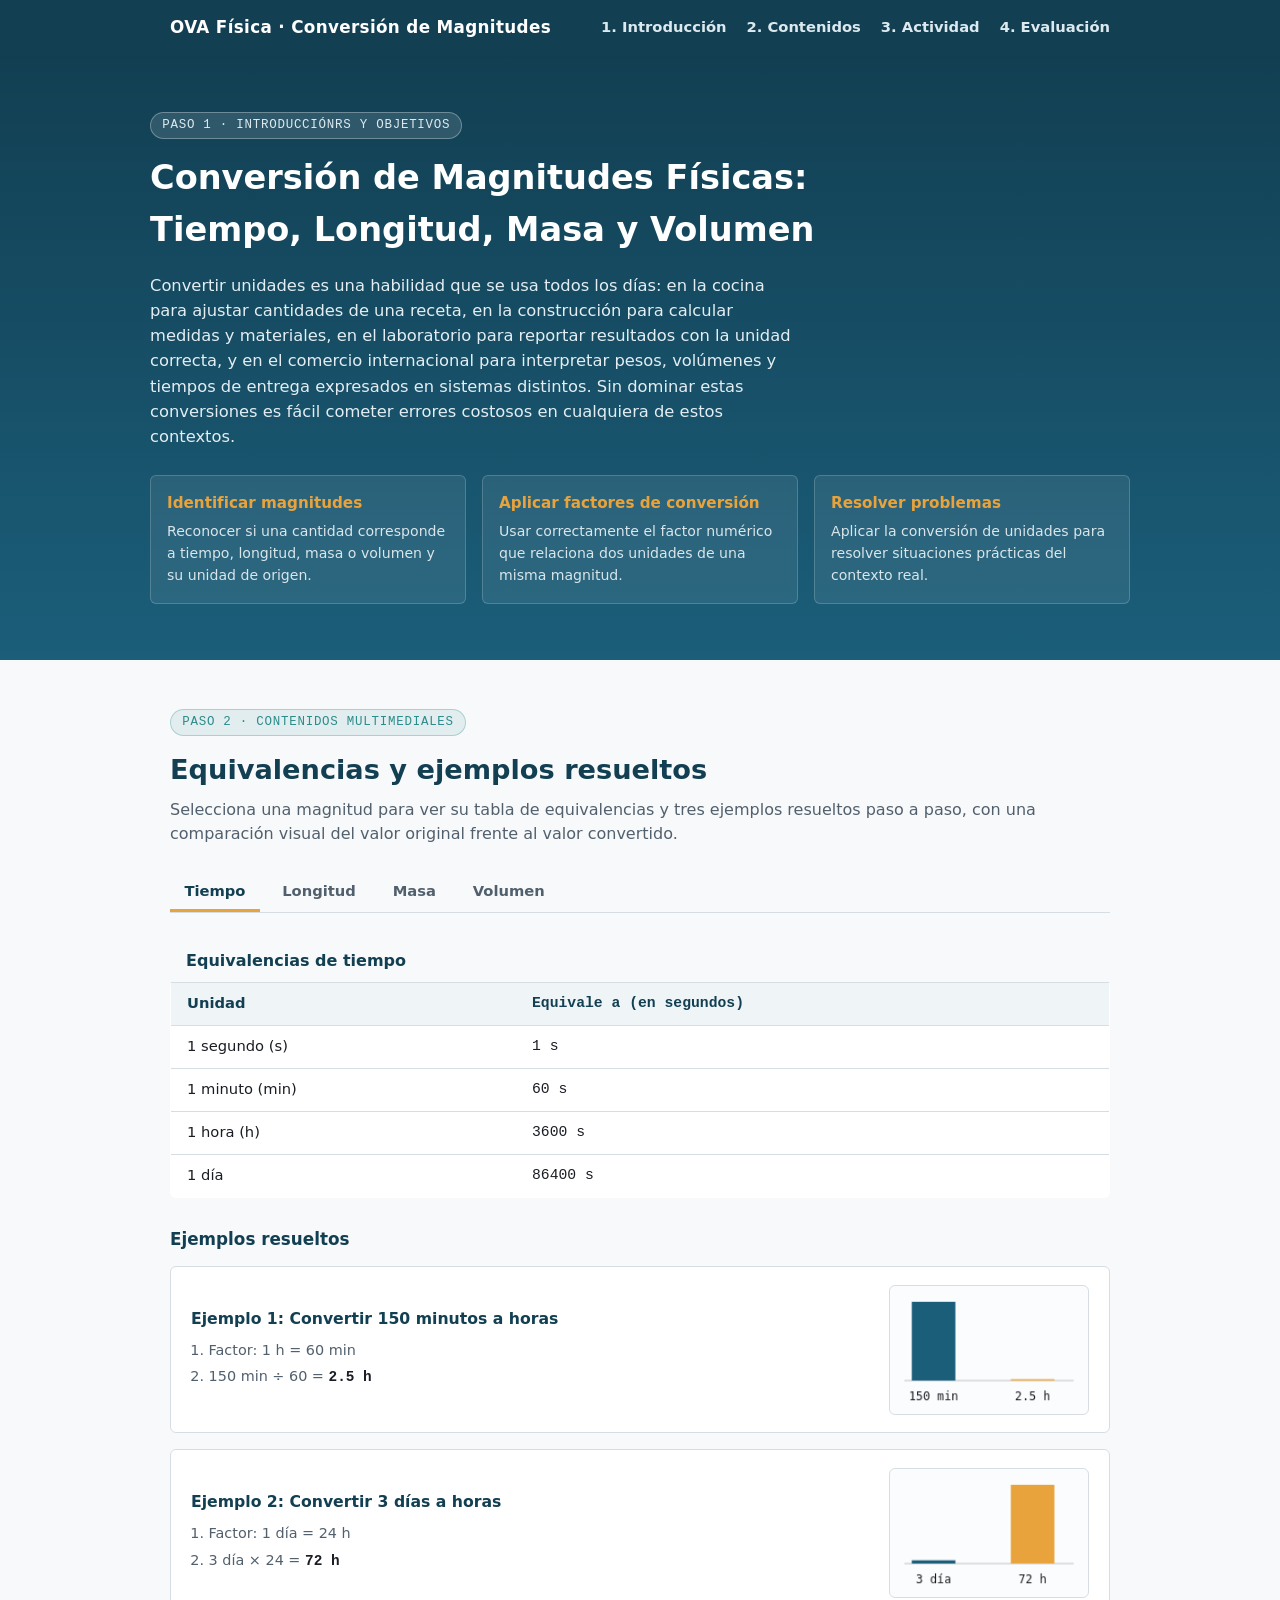
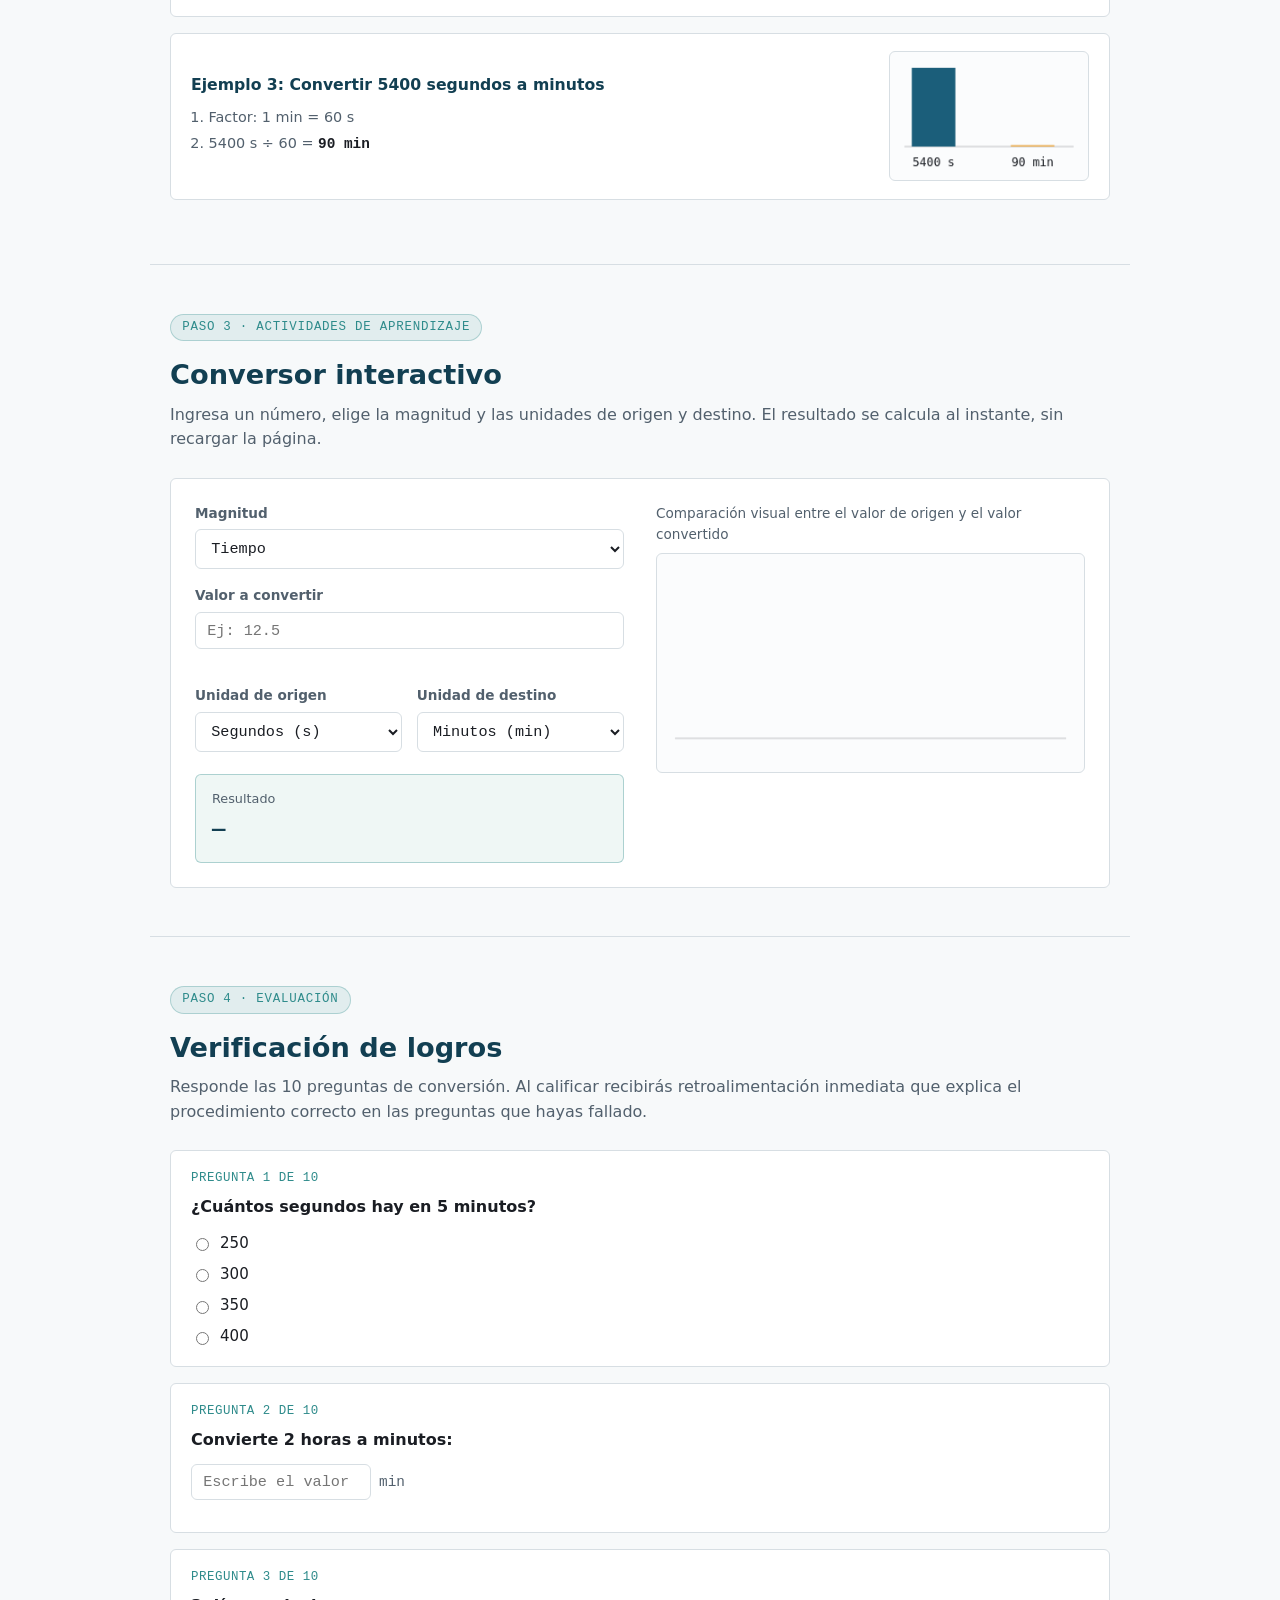
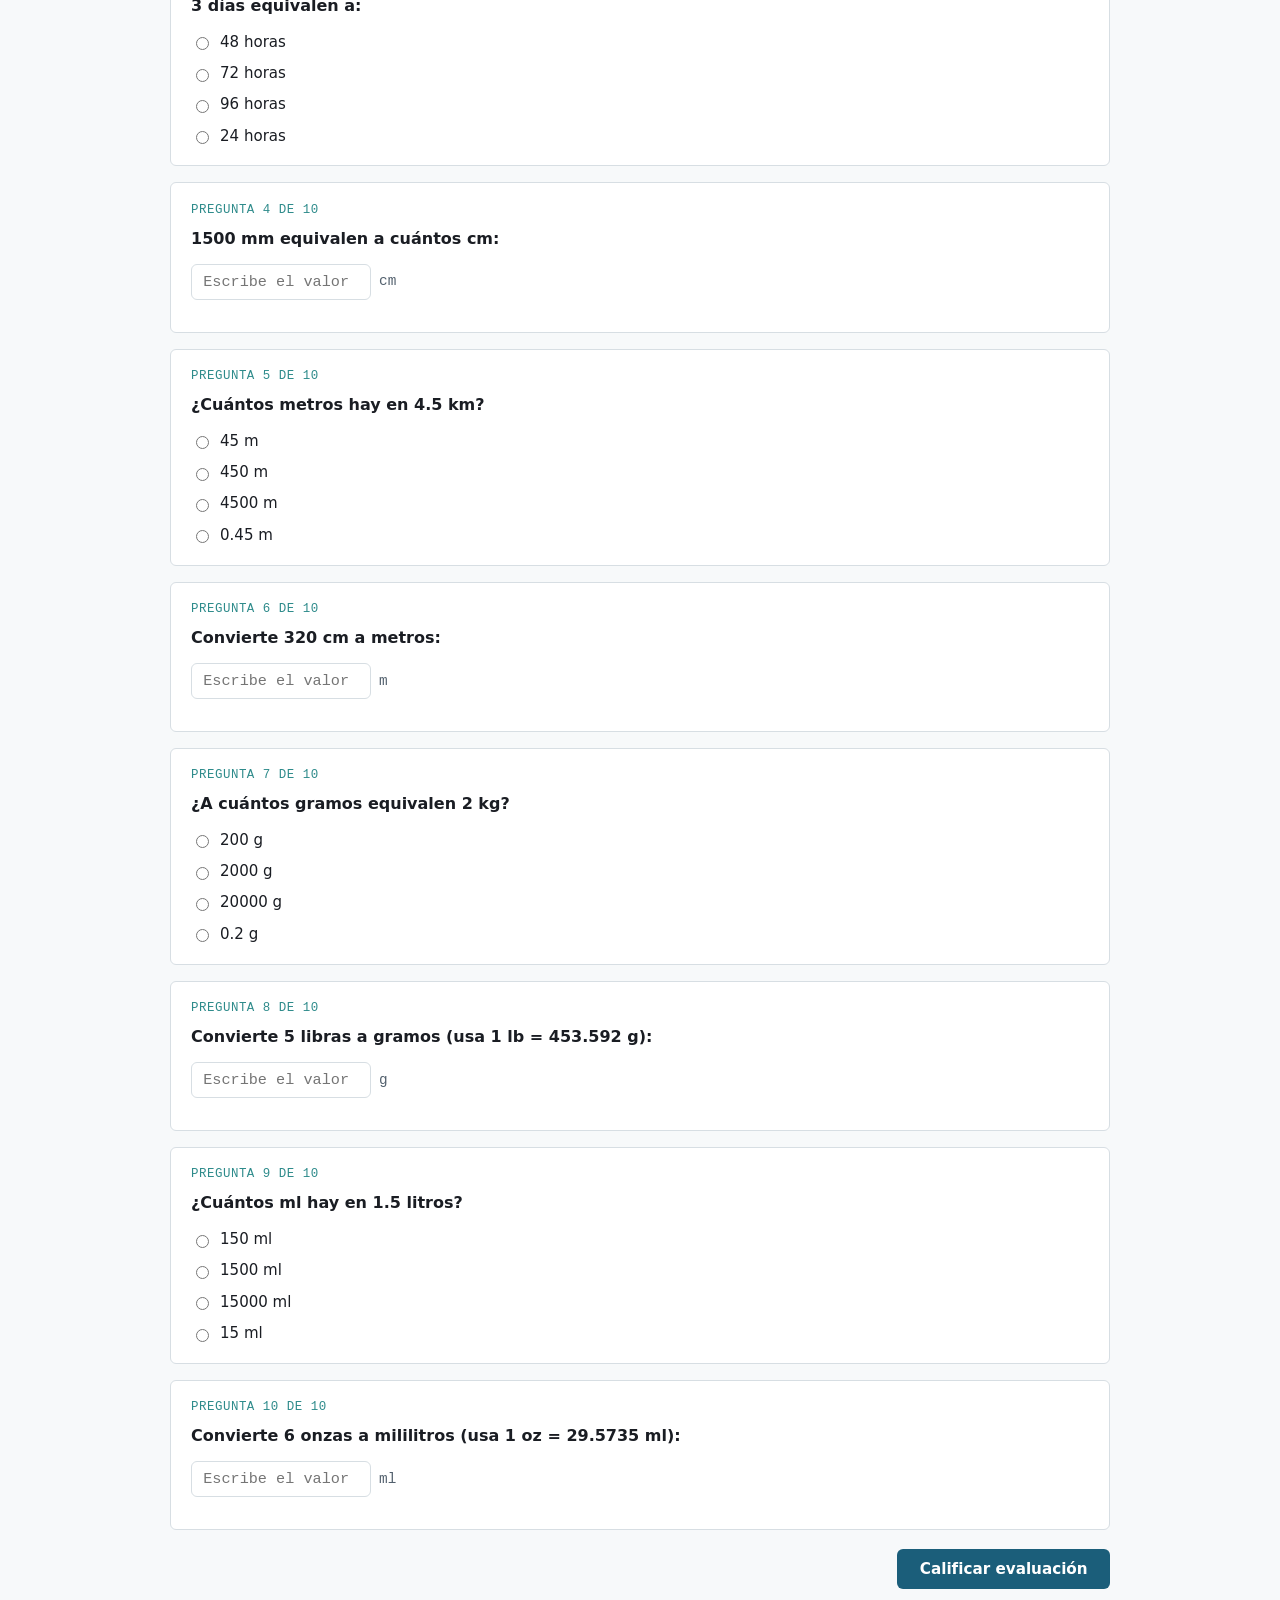
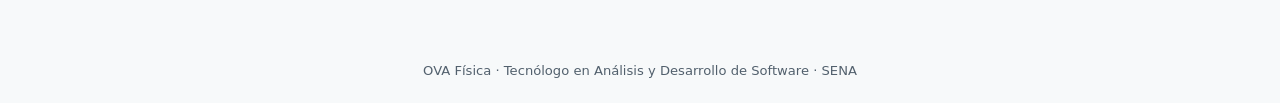
==== commit 4a97379f: "ARREGLO DE ENTREGA FINAL" ====
--- a/index.html
+++ b/index.html
@@ -25,7 +25,7 @@
     <!-- ===================== PASO 1: INTRODUCCIÓN Y OBJETIVOS ===================== -->
     <section id="paso1" class="hero-introduccion" aria-labelledby="titulo-paso1">
       <div class="hero-contenido">
-        <span class="etiqueta-paso">Paso 1 · Introducción y objetivos</span>
+        <span class="etiqueta-paso">Paso 1 · Introducciónrs y objetivos</span>
         <h1 id="titulo-paso1">Conversión de Magnitudes Físicas: Tiempo, Longitud, Masa y Volumen</h1>
         <p>
           Convertir unidades es una habilidad que se usa todos los días: en la cocina para ajustar
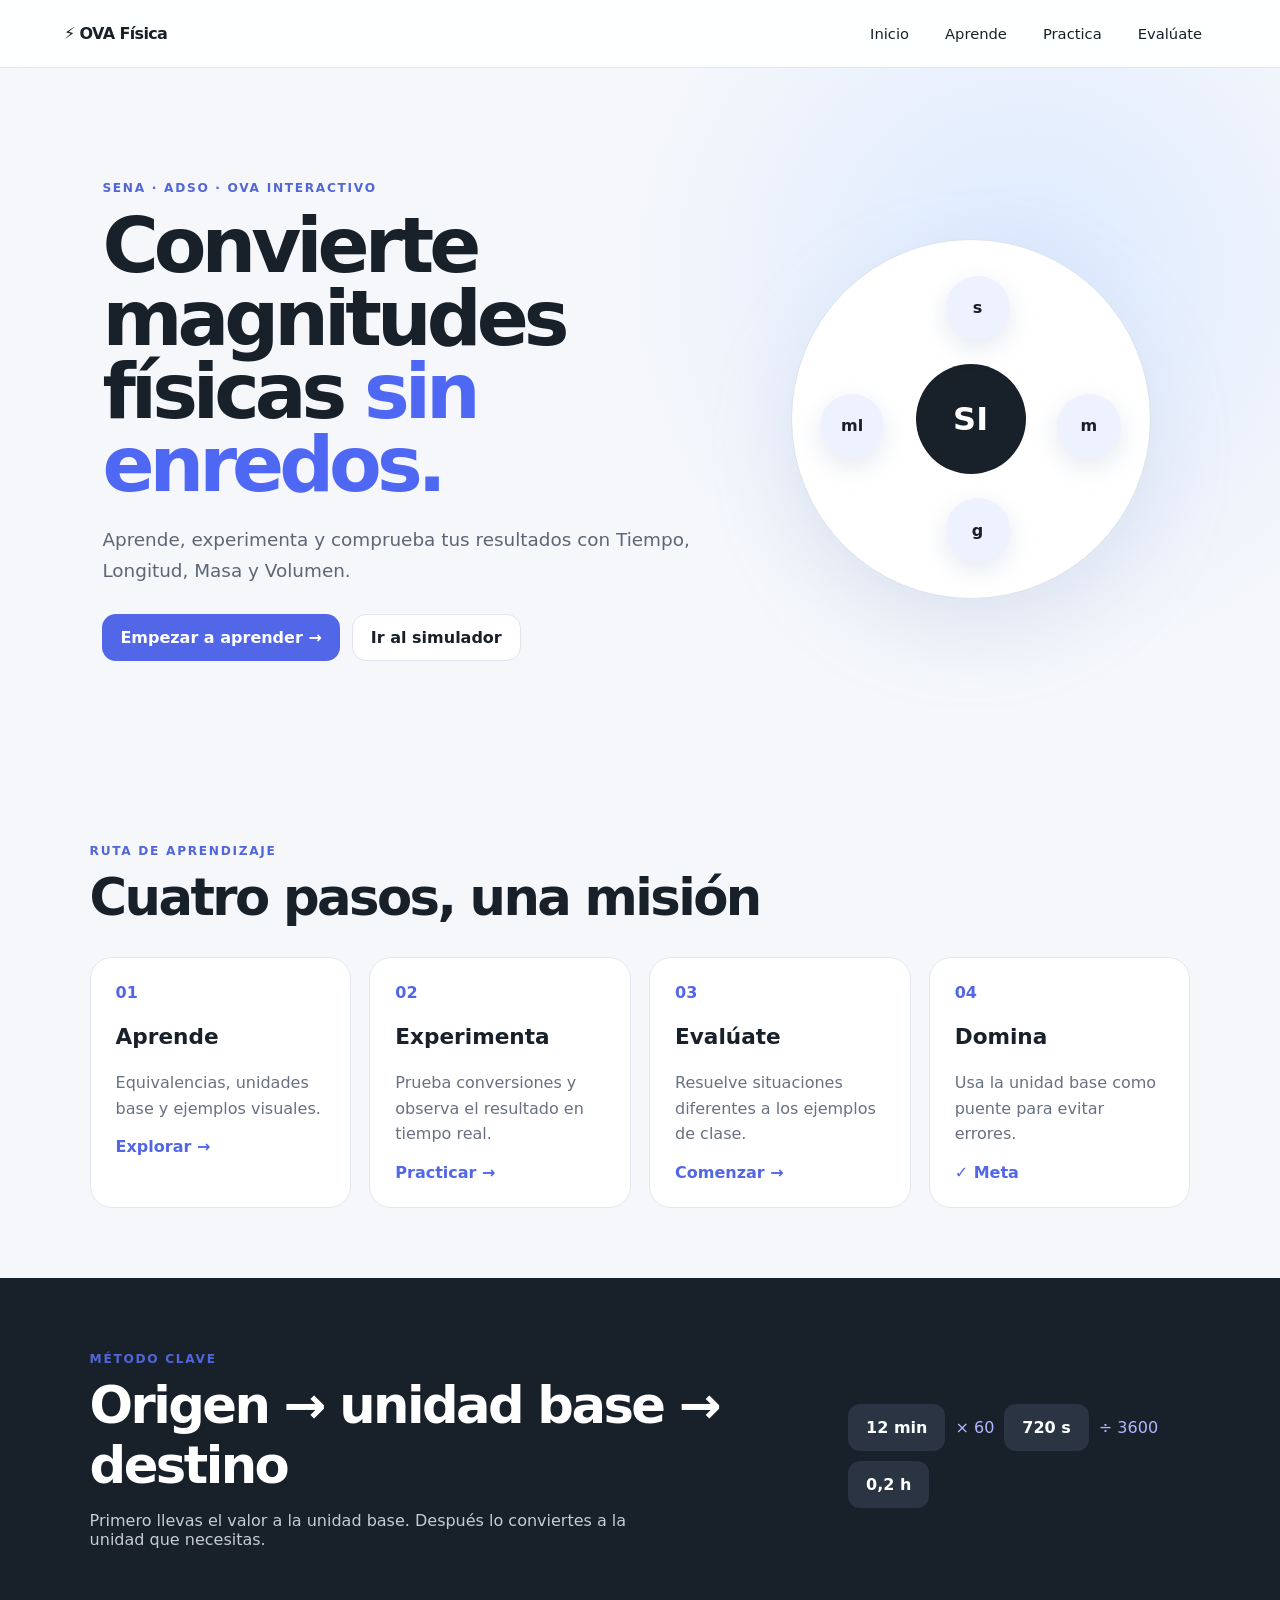
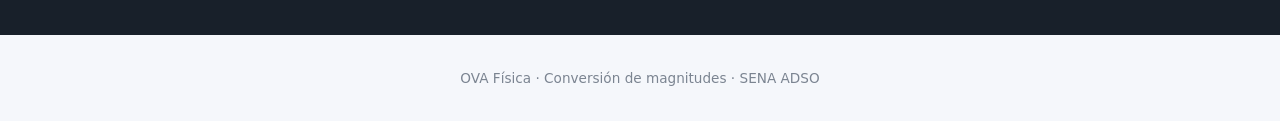
==== commit c5954a49: "Actualiza y mejora el OVA" ====
--- a/index.html
+++ b/index.html
@@ -1,403 +1,75 @@
 <!DOCTYPE html>
 <html lang="es">
+
 <head>
-  <meta charset="UTF-8" />
-  <meta name="viewport" content="width=device-width, initial-scale=1.0" />
-  <title>OVA · Conversión de Magnitudes Físicas</title>
-  <link rel="stylesheet" href="/css/estilos.css" />
+  <meta charset="UTF-8">
+  <meta name="viewport" content="width=device-width, initial-scale=1.0">
+  <title>Inicio · OVA Física</title>
+  <link rel="stylesheet" href="css/estilos.css">
 </head>
+
 <body>
-
-  <header class="encabezado-sitio">
-    <nav class="barra-navegacion" aria-label="Navegación principal del OVA">
-      <span class="marca-sitio">OVA Física · Conversión de Magnitudes</span>
-      <ul class="lista-navegacion">
-        <li><a href="#paso1">1. Introducción</a></li>
-        <li><a href="#paso2">2. Contenidos</a></li>
-        <li><a href="#paso3">3. Actividad</a></li>
-        <li><a href="#paso4">4. Evaluación</a></li>
-      </ul>
+  <header class="topbar">
+    <a class="brand" href="index.html">⚡ OVA Física</a>
+    <nav aria-label="Navegación principal">
+      <a href="index.html">Inicio</a>
+      <a href="contenidos.html">Aprende</a>
+      <a href="actividad.html">Practica</a>
+      <a href="evaluacion.html">Evalúate</a>
     </nav>
   </header>
-
   <main>
-
-    <!-- ===================== PASO 1: INTRODUCCIÓN Y OBJETIVOS ===================== -->
-    <section id="paso1" class="hero-introduccion" aria-labelledby="titulo-paso1">
-      <div class="hero-contenido">
-        <span class="etiqueta-paso">Paso 1 · Introducciónrs y objetivos</span>
-        <h1 id="titulo-paso1">Conversión de Magnitudes Físicas: Tiempo, Longitud, Masa y Volumen</h1>
-        <p>
-          Convertir unidades es una habilidad que se usa todos los días: en la cocina para ajustar
-          cantidades de una receta, en la construcción para calcular medidas y materiales, en el
-          laboratorio para reportar resultados con la unidad correcta, y en el comercio internacional
-          para interpretar pesos, volúmenes y tiempos de entrega expresados en sistemas distintos.
-          Sin dominar estas conversiones es fácil cometer errores costosos en cualquiera de estos contextos.
-        </p>
-        <div class="lista-competencias">
-          <div class="tarjeta-competencia">
-            <h3>Identificar magnitudes</h3>
-            <p>Reconocer si una cantidad corresponde a tiempo, longitud, masa o volumen y su unidad de origen.</p>
-          </div>
-          <div class="tarjeta-competencia">
-            <h3>Aplicar factores de conversión</h3>
-            <p>Usar correctamente el factor numérico que relaciona dos unidades de una misma magnitud.</p>
-          </div>
-          <div class="tarjeta-competencia">
-            <h3>Resolver problemas</h3>
-            <p>Aplicar la conversión de unidades para resolver situaciones prácticas del contexto real.</p>
-          </div>
+    <section class="hero">
+      <div class="hero-copy">
+        <span class="eyebrow">SENA · ADSO · OVA interactivo</span>
+        <h1>Convierte magnitudes físicas <span>sin enredos.</span></h1>
+        <p>Aprende, experimenta y comprueba tus resultados con Tiempo, Longitud, Masa y Volumen.</p>
+        <div class="actions">
+          <a class="btn primary" href="contenidos.html">Empezar a aprender →</a>
+          <a class="btn ghost" href="actividad.html">Ir al simulador</a>
+        </div>
+      </div>
+      <div class="hero-orbit" aria-hidden="true">
+        <div class="orbit-center">SI</div>
+        <div class="orbit o1">s</div>
+        <div class="orbit o2">m</div>
+        <div class="orbit o3">g</div>
+        <div class="orbit o4">ml</div>
+      </div>
+    </section>
+    <section class="section">
+      <div class="section-head"><span class="eyebrow">Ruta de aprendizaje</span>
+        <h2>Cuatro pasos, una misión</h2>
+      </div>
+      <div class="cards four">
+        <a class="feature-card" href="contenidos.html"><b>01</b>
+          <h3>Aprende</h3>
+          <p>Equivalencias, unidades base y ejemplos visuales.</p><span>Explorar →</span>
+        </a>
+        <a class="feature-card" href="actividad.html"><b>02</b>
+          <h3>Experimenta</h3>
+          <p>Prueba conversiones y observa el resultado en tiempo real.</p><span>Practicar →</span>
+        </a>
+        <a class="feature-card" href="evaluacion.html"><b>03</b>
+          <h3>Evalúate</h3>
+          <p>Resuelve situaciones diferentes a los ejemplos de clase.</p><span>Comenzar →</span>
+        </a>
+        <div class="feature-card"><b>04</b>
+          <h3>Domina</h3>
+          <p>Usa la unidad base como puente para evitar errores.</p><span>✓ Meta</span>
         </div>
       </div>
     </section>
+    <section class="section dark-panel">
+      <div><span class="eyebrow">Método clave</span>
+        <h2>Origen → unidad base → destino</h2>
+        <p>Primero llevas el valor a la unidad base. Después lo conviertes a la unidad que necesitas.</p>
+      </div>
+      <div class="formula-flow"><span>12 min</span><i>× 60</i><span>720 s</span><i>÷ 3600</i><span>0,2 h</span></div>
+    </section>
+  </main>
+  <footer>OVA Física · Conversión de magnitudes · SENA ADSO</footer>
 
-    <!-- ===================== PASO 2: CONTENIDOS MULTIMEDIALES ===================== -->
-    <section id="paso2" class="seccion" aria-labelledby="titulo-paso2">
-      <span class="etiqueta-paso">Paso 2 · Contenidos multimediales</span>
-      <h2 id="titulo-paso2">Equivalencias y ejemplos resueltos</h2>
-      <p class="subtitulo-seccion">
-        Selecciona una magnitud para ver su tabla de equivalencias y tres ejemplos resueltos paso a paso,
-        con una comparación visual del valor original frente al valor convertido.
-      </p>
+</body>
 
-      <div class="pestanas-magnitud" role="tablist" aria-label="Selector de magnitud">
-        <button class="boton-pestana" role="tab" aria-selected="true" data-magnitud="tiempo">Tiempo</button>
-        <button class="boton-pestana" role="tab" aria-selected="false" data-magnitud="longitud">Longitud</button>
-        <button class="boton-pestana" role="tab" aria-selected="false" data-magnitud="masa">Masa</button>
-        <button class="boton-pestana" role="tab" aria-selected="false" data-magnitud="volumen">Volumen</button>
-      </div>
-
-      <!-- PANEL TIEMPO -->
-      <div id="panel-tiempo" class="panel-magnitud panel-activo" role="tabpanel">
-        <table class="tabla-equivalencias">
-          <caption>Equivalencias de tiempo</caption>
-          <thead>
-            <tr><th>Unidad</th><th>Equivale a (en segundos)</th></tr>
-          </thead>
-          <tbody>
-            <tr><td>1 segundo (s)</td><td>1 s</td></tr>
-            <tr><td>1 minuto (min)</td><td>60 s</td></tr>
-            <tr><td>1 hora (h)</td><td>3600 s</td></tr>
-            <tr><td>1 día</td><td>86400 s</td></tr>
-          </tbody>
-        </table>
-
-        <h4 class="titulo-ejemplos">Ejemplos resueltos</h4>
-
-        <div class="tarjeta-ejemplo">
-          <div>
-            <h4>Ejemplo 1: Convertir 150 minutos a horas</h4>
-            <ol>
-              <li>Factor: 1 h = 60 min</li>
-              <li>150 min ÷ 60 = <strong>2.5 h</strong></li>
-            </ol>
-          </div>
-          <canvas id="ejemplo-tiempo-1" class="lienzo-ejemplo" width="220" height="130"
-            data-ejemplo-canvas data-valor-origen="150" data-valor-destino="2.5"
-            data-etiqueta-origen="150 min" data-etiqueta-destino="2.5 h"
-            role="img" aria-label="Comparación de 150 minutos frente a 2.5 horas"></canvas>
-        </div>
-
-        <div class="tarjeta-ejemplo">
-          <div>
-            <h4>Ejemplo 2: Convertir 3 días a horas</h4>
-            <ol>
-              <li>Factor: 1 día = 24 h</li>
-              <li>3 día × 24 = <strong>72 h</strong></li>
-            </ol>
-          </div>
-          <canvas id="ejemplo-tiempo-2" class="lienzo-ejemplo" width="220" height="130"
-            data-ejemplo-canvas data-valor-origen="3" data-valor-destino="72"
-            data-etiqueta-origen="3 día" data-etiqueta-destino="72 h"
-            role="img" aria-label="Comparación de 3 días frente a 72 horas"></canvas>
-        </div>
-
-        <div class="tarjeta-ejemplo">
-          <div>
-            <h4>Ejemplo 3: Convertir 5400 segundos a minutos</h4>
-            <ol>
-              <li>Factor: 1 min = 60 s</li>
-              <li>5400 s ÷ 60 = <strong>90 min</strong></li>
-            </ol>
-          </div>
-          <canvas id="ejemplo-tiempo-3" class="lienzo-ejemplo" width="220" height="130"
-            data-ejemplo-canvas data-valor-origen="5400" data-valor-destino="90"
-            data-etiqueta-origen="5400 s" data-etiqueta-destino="90 min"
-            role="img" aria-label="Comparación de 5400 segundos frente a 90 minutos"></canvas>
-        </div>
-      </div>
-
-      <!-- PANEL LONGITUD -->
-      <div id="panel-longitud" class="panel-magnitud" role="tabpanel">
-        <table class="tabla-equivalencias">
-          <caption>Equivalencias de longitud</caption>
-          <thead>
-            <tr><th>Unidad</th><th>Equivale a (en metros)</th></tr>
-          </thead>
-          <tbody>
-            <tr><td>1 milímetro (mm)</td><td>0.001 m</td></tr>
-            <tr><td>1 centímetro (cm)</td><td>0.01 m</td></tr>
-            <tr><td>1 metro (m)</td><td>1 m</td></tr>
-            <tr><td>1 kilómetro (km)</td><td>1000 m</td></tr>
-          </tbody>
-        </table>
-
-        <h4 class="titulo-ejemplos">Ejemplos resueltos</h4>
-
-        <div class="tarjeta-ejemplo">
-          <div>
-            <h4>Ejemplo 1: Convertir 250 cm a metros</h4>
-            <ol>
-              <li>Factor: 1 cm = 0.01 m</li>
-              <li>250 cm × 0.01 = <strong>2.5 m</strong></li>
-            </ol>
-          </div>
-          <canvas id="ejemplo-longitud-1" class="lienzo-ejemplo" width="220" height="130"
-            data-ejemplo-canvas data-valor-origen="250" data-valor-destino="2.5"
-            data-etiqueta-origen="250 cm" data-etiqueta-destino="2.5 m"
-            role="img" aria-label="Comparación de 250 centímetros frente a 2.5 metros"></canvas>
-        </div>
-
-        <div class="tarjeta-ejemplo">
-          <div>
-            <h4>Ejemplo 2: Convertir 3.2 km a metros</h4>
-            <ol>
-              <li>Factor: 1 km = 1000 m</li>
-              <li>3.2 km × 1000 = <strong>3200 m</strong></li>
-            </ol>
-          </div>
-          <canvas id="ejemplo-longitud-2" class="lienzo-ejemplo" width="220" height="130"
-            data-ejemplo-canvas data-valor-origen="3.2" data-valor-destino="3200"
-            data-etiqueta-origen="3.2 km" data-etiqueta-destino="3200 m"
-            role="img" aria-label="Comparación de 3.2 kilómetros frente a 3200 metros"></canvas>
-        </div>
-
-        <div class="tarjeta-ejemplo">
-          <div>
-            <h4>Ejemplo 3: Convertir 850 mm a centímetros</h4>
-            <ol>
-              <li>Factor: 1 cm = 10 mm</li>
-              <li>850 mm ÷ 10 = <strong>85 cm</strong></li>
-            </ol>
-          </div>
-          <canvas id="ejemplo-longitud-3" class="lienzo-ejemplo" width="220" height="130"
-            data-ejemplo-canvas data-valor-origen="850" data-valor-destino="85"
-            data-etiqueta-origen="850 mm" data-etiqueta-destino="85 cm"
-            role="img" aria-label="Comparación de 850 milímetros frente a 85 centímetros"></canvas>
-        </div>
-      </div>
-
-      <!-- PANEL MASA -->
-      <div id="panel-masa" class="panel-magnitud" role="tabpanel">
-        <table class="tabla-equivalencias">
-          <caption>Equivalencias de masa</caption>
-          <thead>
-            <tr><th>Unidad</th><th>Equivale a (en gramos)</th></tr>
-          </thead>
-          <tbody>
-            <tr><td>1 miligramo (mg)</td><td>0.001 g</td></tr>
-            <tr><td>1 gramo (g)</td><td>1 g</td></tr>
-            <tr><td>1 kilogramo (kg)</td><td>1000 g</td></tr>
-            <tr><td>1 libra (lb)</td><td>453.592 g</td></tr>
-          </tbody>
-        </table>
-
-        <h4 class="titulo-ejemplos">Ejemplos resueltos</h4>
-
-        <div class="tarjeta-ejemplo">
-          <div>
-            <h4>Ejemplo 1: Convertir 2500 g a kilogramos</h4>
-            <ol>
-              <li>Factor: 1 kg = 1000 g</li>
-              <li>2500 g ÷ 1000 = <strong>2.5 kg</strong></li>
-            </ol>
-          </div>
-          <canvas id="ejemplo-masa-1" class="lienzo-ejemplo" width="220" height="130"
-            data-ejemplo-canvas data-valor-origen="2500" data-valor-destino="2.5"
-            data-etiqueta-origen="2500 g" data-etiqueta-destino="2.5 kg"
-            role="img" aria-label="Comparación de 2500 gramos frente a 2.5 kilogramos"></canvas>
-        </div>
-
-        <div class="tarjeta-ejemplo">
-          <div>
-            <h4>Ejemplo 2: Convertir 3 libras a gramos</h4>
-            <ol>
-              <li>Factor: 1 lb = 453.592 g</li>
-              <li>3 lb × 453.592 = <strong>1360.776 g</strong></li>
-            </ol>
-          </div>
-          <canvas id="ejemplo-masa-2" class="lienzo-ejemplo" width="220" height="130"
-            data-ejemplo-canvas data-valor-origen="3" data-valor-destino="1360.776"
-            data-etiqueta-origen="3 lb" data-etiqueta-destino="1360.78 g"
-            role="img" aria-label="Comparación de 3 libras frente a 1360.776 gramos"></canvas>
-        </div>
-
-        <div class="tarjeta-ejemplo">
-          <div>
-            <h4>Ejemplo 3: Convertir 750 mg a gramos</h4>
-            <ol>
-              <li>Factor: 1 mg = 0.001 g</li>
-              <li>750 mg × 0.001 = <strong>0.75 g</strong></li>
-            </ol>
-          </div>
-          <canvas id="ejemplo-masa-3" class="lienzo-ejemplo" width="220" height="130"
-            data-ejemplo-canvas data-valor-origen="750" data-valor-destino="0.75"
-            data-etiqueta-origen="750 mg" data-etiqueta-destino="0.75 g"
-            role="img" aria-label="Comparación de 750 miligramos frente a 0.75 gramos"></canvas>
-        </div>
-      </div>
-
-      <!-- PANEL VOLUMEN -->
-      <div id="panel-volumen" class="panel-magnitud" role="tabpanel">
-        <table class="tabla-equivalencias">
-          <caption>Equivalencias de volumen</caption>
-          <thead>
-            <tr><th>Unidad</th><th>Equivale a (en mililitros)</th></tr>
-          </thead>
-          <tbody>
-            <tr><td>1 mililitro (ml)</td><td>1 ml</td></tr>
-            <tr><td>1 centímetro cúbico (cm³)</td><td>1 ml</td></tr>
-            <tr><td>1 litro (l)</td><td>1000 ml</td></tr>
-            <tr><td>1 onza (oz)</td><td>29.5735 ml</td></tr>
-          </tbody>
-        </table>
-
-        <h4 class="titulo-ejemplos">Ejemplos resueltos</h4>
-
-        <div class="tarjeta-ejemplo">
-          <div>
-            <h4>Ejemplo 1: Convertir 2 litros a mililitros</h4>
-            <ol>
-              <li>Factor: 1 l = 1000 ml</li>
-              <li>2 l × 1000 = <strong>2000 ml</strong></li>
-            </ol>
-          </div>
-          <canvas id="ejemplo-volumen-1" class="lienzo-ejemplo" width="220" height="130"
-            data-ejemplo-canvas data-valor-origen="2" data-valor-destino="2000"
-            data-etiqueta-origen="2 l" data-etiqueta-destino="2000 ml"
-            role="img" aria-label="Comparación de 2 litros frente a 2000 mililitros"></canvas>
-        </div>
-
-        <div class="tarjeta-ejemplo">
-          <div>
-            <h4>Ejemplo 2: Convertir 500 ml a onzas</h4>
-            <ol>
-              <li>Factor: 1 oz = 29.5735 ml</li>
-              <li>500 ml ÷ 29.5735 ≈ <strong>16.91 oz</strong></li>
-            </ol>
-          </div>
-          <canvas id="ejemplo-volumen-2" class="lienzo-ejemplo" width="220" height="130"
-            data-ejemplo-canvas data-valor-origen="500" data-valor-destino="16.91"
-            data-etiqueta-origen="500 ml" data-etiqueta-destino="16.91 oz"
-            role="img" aria-label="Comparación de 500 mililitros frente a 16.91 onzas"></canvas>
-        </div>
-
-        <div class="tarjeta-ejemplo">
-          <div>
-            <h4>Ejemplo 3: Convertir 3 cm³ a mililitros</h4>
-            <ol>
-              <li>Factor: 1 cm³ = 1 ml</li>
-              <li>3 cm³ × 1 = <strong>3 ml</strong></li>
-            </ol>
-          </div>
-          <canvas id="ejemplo-volumen-3" class="lienzo-ejemplo" width="220" height="130"
-            data-ejemplo-canvas data-valor-origen="3" data-valor-destino="3"
-            data-etiqueta-origen="3 cm³" data-etiqueta-destino="3 ml"
-            role="img" aria-label="Comparación de 3 centímetros cúbicos frente a 3 mililitros"></canvas>
-        </div>
-      </div>
-    </section>
-
-    <!-- ===================== PASO 3: ACTIVIDADES DE APRENDIZAJE ===================== -->
-    <section id="paso3" class="seccion" aria-labelledby="titulo-paso3">
-      <span class="etiqueta-paso">Paso 3 · Actividades de aprendizaje</span>
-      <h2 id="titulo-paso3">Conversor interactivo</h2>
-      <p class="subtitulo-seccion">
-        Ingresa un número, elige la magnitud y las unidades de origen y destino. El resultado
-        se calcula al instante, sin recargar la página.
-      </p>
-
-      <div class="panel-conversor">
-        <div class="controles-conversor">
-
-          <div class="grupo-campo">
-            <label for="selector-magnitud">Magnitud</label>
-            <select id="selector-magnitud">
-              <option value="tiempo">Tiempo</option>
-              <option value="longitud">Longitud</option>
-              <option value="masa">Masa</option>
-              <option value="volumen">Volumen</option>
-            </select>
-          </div>
-
-          <div class="grupo-campo">
-            <label for="input-valor-origen">Valor a convertir</label>
-            <input type="text" id="input-valor-origen" inputmode="decimal" placeholder="Ej: 12.5" />
-            <p id="mensaje-error-conversor" class="mensaje-error-conversor"></p>
-          </div>
-
-          <div class="fila-doble-selector">
-            <div class="grupo-campo">
-              <label for="selector-unidad-origen">Unidad de origen</label>
-              <select id="selector-unidad-origen"></select>
-            </div>
-            <div class="grupo-campo">
-              <label for="selector-unidad-destino">Unidad de destino</label>
-              <select id="selector-unidad-destino"></select>
-            </div>
-          </div>
-
-          <div class="caja-resultado">
-            <span>Resultado</span>
-            <span id="resultado-conversion">—</span>
-          </div>
-        </div>
-
-        <div class="visualizacion-conversor">
-          <p>Comparación visual entre el valor de origen y el valor convertido</p>
-          <canvas id="lienzo-conversor" width="380" height="220"
-            role="img" aria-label="Comparación visual entre el valor de origen y el valor convertido"></canvas>
-        </div>
-      </div>
-    </section>
-
-    <!-- ===================== PASO 4: EVALUACIÓN ===================== -->
-    <section id="paso4" class="seccion" aria-labelledby="titulo-paso4">
-      <span class="etiqueta-paso">Paso 4 · Evaluación</span>
-      <h2 id="titulo-paso4">Verificación de logros</h2>
-      <p class="subtitulo-seccion">
-        Responde las 10 preguntas de conversión. Al calificar recibirás retroalimentación inmediata
-        que explica el procedimiento correcto en las preguntas que hayas fallado.
-      </p>
-
-      <div id="contenedor-preguntas"></div>
-
-      <div class="contenedor-boton-calificar">
-        <button id="boton-calificar" class="boton-primario" type="button">Calificar evaluación</button>
-      </div>
-    </section>
-
-  </main>
-
-  <footer class="pie-sitio">
-    OVA Física · Tecnólogo en Análisis y Desarrollo de Software · SENA
-  </footer>
-
-  <!-- Modal propio de retroalimentación (nunca alert() ni validaciones nativas de HTML) -->
-  <div id="modal-retroalimentacion" class="fondo-modal" aria-hidden="true" role="dialog" aria-modal="true" aria-labelledby="modal-titulo">
-    <div class="caja-modal">
-      <h3 id="modal-titulo"></h3>
-      <p id="modal-mensaje"></p>
-      <ul id="modal-lista-errores"></ul>
-      <div class="contenedor-boton-modal">
-        <button id="modal-cerrar" class="boton-primario" type="button">Cerrar</button>
-      </div>
-    </div>
-  </div>
-
-  <script src="js/conversiones.js"></script>
-  <script src="js/animacion.js"></script>
-  <script src="js/evaluacion.js"></script>
-  <script src="js/principal.js"></script>
-</body>
-</html>
+</html>
--- a/css/estilos.css
+++ b/css/estilos.css
@@ -1,628 +1,597 @@
-/* ============================================================
-   estilos.css
-   Variables CSS (:root) y estilos generales del OVA.
-   Diseño limpio, funcional y responsive básico con media queries.
-   ============================================================ */
-
-:root {
-  --color-primario: #1B5E7A;
-  --color-primario-oscuro: #123F52;
-  --color-secundario: #2E8B8B;
-  --color-acento: #E8A33D;
-  --color-fondo: #F7F9FA;
-  --color-superficie: #FFFFFF;
-  --color-texto: #1A1D23;
-  --color-texto-suave: #52606D;
-  --color-borde: #D7DEE3;
-  --color-exito: #2E7D32;
-  --color-exito-fondo: #E7F4E8;
-  --color-error: #C62828;
-  --color-error-fondo: #FCEAEA;
-
-  --fuente-base: -apple-system, "Segoe UI", system-ui, Roboto, Arial, sans-serif;
-  --fuente-datos: ui-monospace, "Cascadia Code", "Consolas", "SFMono-Regular", monospace;
-
-  --radio-borde: 6px;
-  --sombra-suave: 0 1px 3px rgba(18, 63, 82, 0.12);
-  --ancho-maximo: 980px;
-}
-
 * {
-  box-sizing: border-box;
+    box-sizing: border-box
 }
 
 html {
-  scroll-behavior: smooth;
+    scroll-behavior: smooth
 }
 
 body {
-  margin: 0;
-  font-family: var(--fuente-base);
-  color: var(--color-texto);
-  background-color: var(--color-fondo);
-  line-height: 1.55;
-}
-
-img {
-  max-width: 100%;
-  display: block;
+    margin: 0;
+    font-family: Inter, system-ui, -apple-system, Segoe UI, sans-serif;
+    background: #f5f7fb;
+    color: #18202a
 }
 
 a {
-  color: var(--color-primario);
-}
-
-/* ---------- Encabezado y navegación ---------- */
-
-.encabezado-sitio {
-  background-color: var(--color-primario-oscuro);
-  color: #FFFFFF;
-  position: sticky;
-  top: 0;
-  z-index: 20;
-  box-shadow: var(--sombra-suave);
-}
-
-.barra-navegacion {
-  max-width: var(--ancho-maximo);
-  margin: 0 auto;
-  padding: 0.9rem 1.25rem;
-  display: flex;
-  align-items: center;
-  justify-content: space-between;
-  gap: 1rem;
-  flex-wrap: wrap;
-}
-
-.marca-sitio {
-  font-weight: 700;
-  font-size: 1.05rem;
-  letter-spacing: 0.02em;
-}
-
-.lista-navegacion {
-  list-style: none;
-  display: flex;
-  gap: 1.25rem;
-  margin: 0;
-  padding: 0;
-  flex-wrap: wrap;
-}
-
-.lista-navegacion a {
-  color: #DCEAF0;
-  text-decoration: none;
-  font-size: 0.92rem;
-  font-weight: 600;
-  border-bottom: 2px solid transparent;
-  padding-bottom: 2px;
-  transition: border-color 0.15s ease, color 0.15s ease;
-}
-
-.lista-navegacion a:hover,
-.lista-navegacion a:focus-visible {
-  color: #FFFFFF;
-  border-color: var(--color-acento);
-}
-
-/* ---------- Contenedor general de secciones ---------- */
-
-.seccion {
-  max-width: var(--ancho-maximo);
-  margin: 0 auto;
-  padding: 3rem 1.25rem;
-}
-
-.seccion + .seccion {
-  border-top: 1px solid var(--color-borde);
-}
-
-.etiqueta-paso {
-  display: inline-block;
-  font-family: var(--fuente-datos);
-  font-size: 0.78rem;
-  letter-spacing: 0.06em;
-  text-transform: uppercase;
-  color: var(--color-secundario);
-  background-color: rgba(46, 139, 139, 0.1);
-  border: 1px solid rgba(46, 139, 139, 0.3);
-  border-radius: 999px;
-  padding: 0.2rem 0.7rem;
-  margin-bottom: 0.8rem;
-}
-
-.seccion h2 {
-  font-size: 1.7rem;
-  margin: 0 0 0.4rem 0;
-  color: var(--color-primario-oscuro);
-}
-
-.subtitulo-seccion {
-  color: var(--color-texto-suave);
-  margin: 0 0 1.6rem 0;
-  font-size: 1rem;
-}
-
-/* ---------- Sección Hero / Introducción (Paso 1) ---------- */
-
-.hero-introduccion {
-  background: linear-gradient(180deg, var(--color-primario-oscuro) 0%, var(--color-primario) 100%);
-  color: #FFFFFF;
-  padding: 3.5rem 1.25rem;
-}
-
-.hero-contenido {
-  max-width: var(--ancho-maximo);
-  margin: 0 auto;
-}
-
-.hero-contenido .etiqueta-paso {
-  color: #DCEAF0;
-  background-color: rgba(255, 255, 255, 0.12);
-  border-color: rgba(255, 255, 255, 0.3);
-}
-
-.hero-contenido h1 {
-  font-size: 2.1rem;
-  margin: 0 0 1rem 0;
-  max-width: 32ch;
-}
-
-.hero-contenido p {
-  max-width: 62ch;
-  color: #E4EEF2;
-  font-size: 1.02rem;
-}
-
-.lista-competencias {
-  margin-top: 1.6rem;
-  display: grid;
-  grid-template-columns: repeat(3, 1fr);
-  gap: 1rem;
-}
-
-.tarjeta-competencia {
-  background-color: rgba(255, 255, 255, 0.08);
-  border: 1px solid rgba(255, 255, 255, 0.18);
-  border-radius: var(--radio-borde);
-  padding: 1rem;
-}
-
-.tarjeta-competencia h3 {
-  font-size: 0.95rem;
-  margin: 0 0 0.35rem 0;
-  color: var(--color-acento);
-}
-
-.tarjeta-competencia p {
-  margin: 0;
-  font-size: 0.88rem;
-  color: #D9E6EA;
-}
-
-/* ---------- Pestañas de magnitudes (Paso 2) ---------- */
+    text-decoration: none;
+    color: inherit
+}
+
+.topbar {
+    position: sticky;
+    top: 0;
+    z-index: 20;
+    height: 68px;
+    background: rgba(255, 255, 255, .9);
+    backdrop-filter: blur(14px);
+    border-bottom: 1px solid #e4e8ef;
+    display: flex;
+    align-items: center;
+    justify-content: space-between;
+    padding: 0 clamp(18px, 5vw, 72px)
+}
+
+.brand {
+    font-weight: 900;
+    letter-spacing: -.04em
+}
+
+.topbar nav {
+    display: flex;
+    gap: 8px
+}
+
+.topbar nav a {
+    padding: 10px 14px;
+    border-radius: 12px;
+    font-size: .92rem
+}
+
+.topbar nav a:hover {
+    background: #eef3ff
+}
+
+.hero {
+    min-height: 78vh;
+    padding: 80px clamp(24px, 8vw, 120px);
+    display: grid;
+    grid-template-columns: 1.2fr .8fr;
+    gap: 40px;
+    align-items: center;
+    background: radial-gradient(circle at 80% 30%, #dceaff, transparent 35%), #f5f7fb
+}
+
+.hero h1,
+.page-hero h1 {
+    font-size: clamp(2.5rem, 6vw, 5.5rem);
+    line-height: .95;
+    letter-spacing: -.065em;
+    margin: 14px 0 22px
+}
+
+.hero h1 span {
+    color: #4f68f4
+}
+
+.hero p {
+    font-size: 1.15rem;
+    max-width: 650px;
+    line-height: 1.7;
+    color: #5d6674
+}
+
+.eyebrow {
+    font-size: .76rem;
+    text-transform: uppercase;
+    letter-spacing: .14em;
+    font-weight: 800;
+    color: #5266d8
+}
+
+.actions {
+    display: flex;
+    gap: 12px;
+    margin-top: 28px;
+    flex-wrap: wrap
+}
+
+.btn {
+    border: 0;
+    border-radius: 14px;
+    padding: 13px 18px;
+    font-weight: 800;
+    cursor: pointer;
+    display: inline-flex;
+    align-items: center;
+    justify-content: center
+}
+
+.btn.primary {
+    background: #5266e8;
+    color: white
+}
+
+.btn.ghost {
+    background: white;
+    border: 1px solid #dfe4ed
+}
+
+.hero-orbit {
+    width: min(360px, 80vw);
+    aspect-ratio: 1;
+    border-radius: 50%;
+    background: #fff;
+    border: 1px solid #dce2ed;
+    box-shadow: 0 30px 80px #aab8d744;
+    position: relative;
+    display: grid;
+    place-items: center;
+    margin: auto
+}
+
+.orbit-center {
+    width: 110px;
+    height: 110px;
+    border-radius: 50%;
+    background: #18202a;
+    color: white;
+    display: grid;
+    place-items: center;
+    font-size: 2rem;
+    font-weight: 900
+}
+
+.orbit {
+    position: absolute;
+    width: 64px;
+    height: 64px;
+    border-radius: 50%;
+    display: grid;
+    place-items: center;
+    background: #eef2ff;
+    font-weight: 900;
+    box-shadow: 0 8px 25px #9aa8c544
+}
+
+.o1 {
+    top: 10%;
+    left: 43%
+}
+
+.o2 {
+    right: 8%;
+    top: 43%
+}
+
+.o3 {
+    bottom: 10%;
+    left: 43%
+}
+
+.o4 {
+    left: 8%;
+    top: 43%
+}
+
+.section {
+    padding: 70px clamp(20px, 7vw, 100px);
+    max-width: 1300px;
+    margin: auto
+}
+
+.section-head {
+    margin-bottom: 30px
+}
+
+.section h2 {
+    font-size: clamp(2rem, 4vw, 3.4rem);
+    letter-spacing: -.05em;
+    margin: 8px 0
+}
+
+.cards {
+    display: grid;
+    gap: 18px
+}
+
+.cards.four {
+    grid-template-columns: repeat(4, 1fr)
+}
+
+.feature-card {
+    background: white;
+    border: 1px solid #e3e7ef;
+    border-radius: 22px;
+    padding: 25px;
+    min-height: 220px;
+    transition: .25s
+}
+
+.feature-card:hover {
+    transform: translateY(-5px);
+    box-shadow: 0 18px 45px #1a24300d
+}
+
+.feature-card b {
+    color: #5266e8
+}
+
+.feature-card h3 {
+    font-size: 1.35rem
+}
+
+.feature-card p {
+    color: #687180;
+    line-height: 1.6
+}
+
+.feature-card span {
+    font-weight: 800;
+    color: #5266e8
+}
+
+.dark-panel {
+    max-width: none;
+    background: #18202a;
+    color: white;
+    display: flex;
+    justify-content: space-between;
+    gap: 40px;
+    align-items: center
+}
+
+.dark-panel p {
+    color: #c5ccd6;
+    max-width: 550px
+}
+
+.formula-flow {
+    display: flex;
+    gap: 10px;
+    align-items: center;
+    flex-wrap: wrap
+}
+
+.formula-flow span {
+    background: #2a3442;
+    padding: 14px 18px;
+    border-radius: 12px;
+    font-weight: 800
+}
+
+.formula-flow i {
+    color: #aeb8ff;
+    font-style: normal
+}
+
+.page-hero {
+    padding: 80px clamp(20px, 7vw, 100px);
+    max-width: 1300px;
+    margin: auto
+}
+
+.page-hero.compact h1 {
+    font-size: clamp(2.5rem, 5vw, 4.6rem)
+}
+
+.page-hero p {
+    color: #657080;
+    font-size: 1.08rem;
+    max-width: 760px
+}
+
+.content-section {
+    padding-top: 10px
+}
 
 .pestanas-magnitud {
-  display: flex;
-  gap: 0.5rem;
-  flex-wrap: wrap;
-  margin-bottom: 1.5rem;
-  border-bottom: 1px solid var(--color-borde);
+    display: flex;
+    gap: 8px;
+    flex-wrap: wrap;
+    margin: 20px 0
 }
 
 .boton-pestana {
-  font-family: var(--fuente-base);
-  font-size: 0.92rem;
-  font-weight: 600;
-  color: var(--color-texto-suave);
-  background: none;
-  border: none;
-  border-bottom: 3px solid transparent;
-  padding: 0.6rem 0.9rem;
-  cursor: pointer;
-}
-
-.boton-pestana:hover {
-  color: var(--color-primario);
+    border: 1px solid #dce2eb;
+    background: white;
+    padding: 12px 18px;
+    border-radius: 13px;
+    font-weight: 800;
+    cursor: pointer
 }
 
 .boton-pestana[aria-selected="true"] {
-  color: var(--color-primario-oscuro);
-  border-bottom-color: var(--color-acento);
+    background: #5266e8;
+    color: #fff
 }
 
 .panel-magnitud {
-  display: none;
+    display: none
 }
 
 .panel-magnitud.panel-activo {
-  display: block;
+    display: block
 }
 
 .tabla-equivalencias {
-  width: 100%;
-  border-collapse: collapse;
-  margin-bottom: 1.75rem;
-  background-color: var(--color-superficie);
-  border: 1px solid var(--color-borde);
-  border-radius: var(--radio-borde);
-  overflow: hidden;
-}
-
-.tabla-equivalencias caption {
-  text-align: left;
-  font-weight: 600;
-  padding: 0.75rem 1rem 0.5rem;
-  color: var(--color-primario-oscuro);
+    width: 100%;
+    border-collapse: collapse;
+    background: white;
+    border-radius: 16px;
+    overflow: hidden;
+    margin: 15px 0 30px
 }
 
 .tabla-equivalencias th,
 .tabla-equivalencias td {
-  text-align: left;
-  padding: 0.6rem 1rem;
-  border-top: 1px solid var(--color-borde);
-  font-size: 0.92rem;
+    padding: 14px;
+    text-align: left;
+    border-bottom: 1px solid #edf0f4
 }
 
 .tabla-equivalencias th {
-  background-color: #EFF4F6;
-  font-weight: 700;
-  color: var(--color-primario-oscuro);
-}
-
-.tabla-equivalencias td:last-child,
-.tabla-equivalencias th:last-child {
-  font-family: var(--fuente-datos);
-}
-
-.titulo-ejemplos {
-  font-size: 1.05rem;
-  color: var(--color-primario-oscuro);
-  margin: 1.6rem 0 0.9rem 0;
+    background: #f0f3ff
 }
 
 .tarjeta-ejemplo {
-  background-color: var(--color-superficie);
-  border: 1px solid var(--color-borde);
-  border-radius: var(--radio-borde);
-  padding: 1.1rem 1.25rem;
-  margin-bottom: 1rem;
-  display: grid;
-  grid-template-columns: 1fr 200px;
-  gap: 1rem;
-  align-items: center;
+    background: white;
+    border: 1px solid #e3e7ef;
+    border-radius: 20px;
+    padding: 20px;
+    margin: 15px 0;
+    display: grid;
+    grid-template-columns: 1fr minmax(260px, 420px);
+    gap: 20px;
+    align-items: center
 }
 
 .tarjeta-ejemplo h4 {
-  margin: 0 0 0.5rem 0;
-  font-size: 0.98rem;
-  color: var(--color-primario-oscuro);
-}
-
-.tarjeta-ejemplo ol {
-  margin: 0;
-  padding-left: 1.1rem;
-  font-size: 0.9rem;
-  color: var(--color-texto-suave);
-}
-
-.tarjeta-ejemplo ol li {
-  margin-bottom: 0.25rem;
-}
-
-.tarjeta-ejemplo ol li strong {
-  color: var(--color-texto);
-  font-family: var(--fuente-datos);
+    margin-top: 0
+}
+
+.tarjeta-ejemplo li {
+    margin: 8px 0;
+    color: #5d6674
 }
 
 .lienzo-ejemplo {
-  width: 100%;
-  height: 130px;
-  background-color: #FBFCFD;
-  border: 1px solid var(--color-borde);
-  border-radius: var(--radio-borde);
-}
-
-/* ---------- Conversor interactivo (Paso 3) ---------- */
-
-.panel-conversor {
-  background-color: var(--color-superficie);
-  border: 1px solid var(--color-borde);
-  border-radius: var(--radio-borde);
-  padding: 1.5rem;
-  display: grid;
-  grid-template-columns: 1fr 1fr;
-  gap: 2rem;
-}
-
-.controles-conversor {
-  display: flex;
-  flex-direction: column;
-  gap: 1rem;
-}
-
-.grupo-campo {
-  display: flex;
-  flex-direction: column;
-  gap: 0.35rem;
-}
-
-.grupo-campo label {
-  font-size: 0.85rem;
-  font-weight: 600;
-  color: var(--color-texto-suave);
-}
-
-.grupo-campo select,
-.grupo-campo input[type="text"] {
-  font-family: var(--fuente-datos);
-  font-size: 0.95rem;
-  padding: 0.55rem 0.7rem;
-  border: 1px solid var(--color-borde);
-  border-radius: var(--radio-borde);
-  background-color: #FFFFFF;
-  color: var(--color-texto);
-}
-
-.grupo-campo select:focus-visible,
-.grupo-campo input:focus-visible {
-  outline: 2px solid var(--color-primario);
-  outline-offset: 1px;
-}
-
-.fila-doble-selector {
-  display: grid;
-  grid-template-columns: 1fr 1fr;
-  gap: 0.9rem;
-}
-
-.input-invalido {
-  border-color: var(--color-error) !important;
-  background-color: var(--color-error-fondo);
-}
-
-.mensaje-error-conversor,
-.mensaje-error-pregunta {
-  font-size: 0.82rem;
-  color: var(--color-error);
-  min-height: 1.1em;
-  margin: 0;
-}
-
-.caja-resultado {
-  background-color: #EFF7F5;
-  border: 1px solid rgba(46, 139, 139, 0.35);
-  border-radius: var(--radio-borde);
-  padding: 0.9rem 1rem;
-  margin-top: 0.4rem;
-}
-
-.caja-resultado span:first-child {
-  display: block;
-  font-size: 0.8rem;
-  color: var(--color-texto-suave);
-  margin-bottom: 0.25rem;
-}
-
-#resultado-conversion {
-  font-family: var(--fuente-datos);
-  font-size: 1.4rem;
-  font-weight: 700;
-  color: var(--color-primario-oscuro);
-}
-
-.visualizacion-conversor {
-  display: flex;
-  flex-direction: column;
-  gap: 0.5rem;
-}
-
-.visualizacion-conversor p {
-  margin: 0;
-  font-size: 0.85rem;
-  color: var(--color-texto-suave);
-}
-
-#lienzo-conversor {
-  width: 100%;
-  height: 220px;
-  background-color: #FBFCFD;
-  border: 1px solid var(--color-borde);
-  border-radius: var(--radio-borde);
-}
-
-/* ---------- Evaluación (Paso 4) ---------- */
-
-.tarjeta-pregunta {
-  background-color: var(--color-superficie);
-  border: 1px solid var(--color-borde);
-  border-radius: var(--radio-borde);
-  padding: 1.1rem 1.25rem;
-  margin-bottom: 1rem;
-}
-
-.numero-pregunta {
-  font-family: var(--fuente-datos);
-  font-size: 0.78rem;
-  color: var(--color-secundario);
-  margin: 0 0 0.4rem 0;
-  text-transform: uppercase;
-  letter-spacing: 0.04em;
-}
-
-.enunciado-pregunta {
-  margin: 0 0 0.75rem 0;
-  font-weight: 600;
-  color: var(--color-texto);
-}
-
-.lista-opciones {
-  display: flex;
-  flex-direction: column;
-  gap: 0.5rem;
-}
-
-.opcion-radio {
-  display: flex;
-  align-items: center;
-  gap: 0.5rem;
-  font-size: 0.94rem;
-  cursor: pointer;
-}
-
-.contenedor-input-completar {
-  display: flex;
-  align-items: center;
-  gap: 0.5rem;
-}
-
-.input-completar {
-  font-family: var(--fuente-datos);
-  font-size: 0.95rem;
-  padding: 0.5rem 0.7rem;
-  border: 1px solid var(--color-borde);
-  border-radius: var(--radio-borde);
-  width: 180px;
-}
-
-.etiqueta-unidad-pregunta {
-  font-family: var(--fuente-datos);
-  color: var(--color-texto-suave);
-  font-size: 0.9rem;
-}
-
-.boton-primario {
-  font-family: var(--fuente-base);
-  font-weight: 700;
-  font-size: 0.95rem;
-  background-color: var(--color-primario);
-  color: #FFFFFF;
-  border: none;
-  border-radius: var(--radio-borde);
-  padding: 0.7rem 1.4rem;
-  cursor: pointer;
-  transition: background-color 0.15s ease;
-}
-
-.boton-primario:hover {
-  background-color: var(--color-primario-oscuro);
-}
-
-.boton-primario:focus-visible {
-  outline: 2px solid var(--color-acento);
-  outline-offset: 2px;
-}
-
-.contenedor-boton-calificar {
-  margin-top: 1.2rem;
-  display: flex;
-  justify-content: flex-end;
-}
-
-/* ---------- Modal propio de retroalimentación ---------- */
-
-.fondo-modal {
-  position: fixed;
-  inset: 0;
-  background-color: rgba(18, 63, 82, 0.55);
-  display: none;
-  align-items: center;
-  justify-content: center;
-  padding: 1.25rem;
-  z-index: 50;
-}
-
-.fondo-modal.modal-visible {
-  display: flex;
-}
-
-.caja-modal {
-  background-color: var(--color-superficie);
-  border-radius: var(--radio-borde);
-  max-width: 520px;
-  width: 100%;
-  max-height: 80vh;
-  overflow-y: auto;
-  padding: 1.6rem;
-  box-shadow: 0 10px 30px rgba(18, 63, 82, 0.35);
-}
-
-.caja-modal h3 {
-  margin: 0 0 0.6rem 0;
-  color: var(--color-primario-oscuro);
-}
-
-.caja-modal p {
-  margin: 0 0 0.9rem 0;
-  color: var(--color-texto);
-}
-
-.modal-subtitulo-errores {
-  font-weight: 600;
-  font-size: 0.88rem;
-  color: var(--color-texto-suave);
-}
-
-#modal-lista-errores {
-  padding-left: 1.1rem;
-  font-size: 0.9rem;
-  color: var(--color-texto-suave);
-}
-
-#modal-lista-errores li {
-  margin-bottom: 0.6rem;
-}
-
-.contenedor-boton-modal {
-  display: flex;
-  justify-content: flex-end;
-  margin-top: 1rem;
-}
-
-/* ---------- Pie de página ---------- */
-
-.pie-sitio {
-  text-align: center;
-  padding: 1.5rem 1.25rem;
-  font-size: 0.82rem;
-  color: var(--color-texto-suave);
-}
-
-/* ---------- Responsive: pantallas medianas y pequeñas ---------- */
-
-@media (max-width: 768px) {
-  .lista-competencias {
-    grid-template-columns: 1fr;
-  }
-
-  .panel-conversor {
-    grid-template-columns: 1fr;
-  }
-
-  .tarjeta-ejemplo {
-    grid-template-columns: 1fr;
-  }
-
-  .fila-doble-selector {
-    grid-template-columns: 1fr;
-  }
-
-  .hero-contenido h1 {
+    width: 100%;
+    height: auto;
+    min-height: 160px
+}
+
+.lab-grid {
+    display: grid;
+    grid-template-columns: .8fr 1.2fr;
+    gap: 20px
+}
+
+.converter-card,
+.chart-card,
+.quiz-shell,
+.challenge {
+    background: white;
+    border: 1px solid #e1e6ef;
+    border-radius: 24px;
+    padding: 28px
+}
+
+.field {
+    margin-bottom: 16px
+}
+
+.field label {
+    display: block;
+    font-weight: 800;
+    margin-bottom: 7px
+}
+
+.field input,
+.field select {
+    width: 100%;
+    padding: 13px 14px;
+    border: 1px solid #d9dfe9;
+    border-radius: 12px;
+    background: #fff;
+    font: inherit
+}
+
+.two {
+    display: grid;
+    grid-template-columns: 1fr 1fr;
+    gap: 12px
+}
+
+.result-box {
+    padding: 20px;
+    border-radius: 18px;
+    background: #f0f3ff;
+    display: flex;
+    justify-content: space-between;
+    align-items: center
+}
+
+.result-box strong {
     font-size: 1.6rem;
-  }
-}
-
-@media (max-width: 480px) {
-  .seccion {
-    padding: 2.2rem 1rem;
-  }
-
-  .barra-navegacion {
-    flex-direction: column;
-    align-items: flex-start;
-  }
-
-  .lista-navegacion {
-    gap: 0.85rem;
-  }
-}
+    color: #5266e8
+}
+
+.quick {
+    display: flex;
+    gap: 8px;
+    margin-top: 16px
+}
+
+.quick button {
+    border: 1px solid #dce2eb;
+    background: white;
+    border-radius: 9px;
+    padding: 8px 12px;
+    cursor: pointer
+}
+
+.chart-title {
+    display: flex;
+    justify-content: space-between;
+    gap: 10px;
+    margin-bottom: 10px
+}
+
+.chart-title small {
+    color: #697483
+}
+
+.chart-card canvas {
+    width: 100%;
+    height: auto
+}
+
+.challenge {
+    margin-top: 20px;
+    display: flex;
+    align-items: center;
+    gap: 15px;
+    flex-wrap: wrap
+}
+
+.challenge h3 {
+    width: 100%;
+    margin-bottom: 0
+}
+
+.challenge p {
+    color: #687180
+}
+
+.challenge span:last-child {
+    font-weight: 800
+}
+
+.quiz-progress>div {
+    height: 8px;
+    background: #e8ebf1;
+    border-radius: 10px;
+    margin-top: 10px;
+    overflow: hidden
+}
+
+.quiz-progress i {
+    display: block;
+    height: 100%;
+    background: #5266e8;
+    width: 10%;
+    transition: .3s
+}
+
+.pregunta-card {
+    margin: 35px 0
+}
+
+.pregunta-card h2 {
+    font-size: clamp(1.4rem, 3vw, 2.1rem);
+    line-height: 1.3
+}
+
+.opciones {
+    display: grid;
+    gap: 12px
+}
+
+.opcion {
+    padding: 16px;
+    border: 1px solid #dce2eb;
+    border-radius: 14px;
+    background: white;
+    text-align: left;
+    cursor: pointer;
+    font: inherit
+}
+
+.opcion.selected {
+    border-color: #5266e8;
+    background: #eef1ff
+}
+
+.respuesta-input {
+    padding: 14px;
+    width: 100%;
+    border: 1px solid #dce2eb;
+    border-radius: 12px;
+    font-size: 1.1rem
+}
+
+.quiz-actions {
+    display: flex;
+    justify-content: flex-end;
+    gap: 10px
+}
+
+.hidden {
+    display: none !important
+}
+
+.result-final {
+    margin-top: 20px;
+    padding: 24px;
+    border-radius: 18px;
+    background: #eef1ff
+}
+
+.mensaje-error-conversor {
+    color: #c13d4a;
+    min-height: 20px
+}
+
+footer {
+    text-align: center;
+    padding: 35px;
+    color: #7b8491;
+    font-size: .85rem
+}
+
+@media(max-width:850px) {
+    .hero {
+        grid-template-columns: 1fr;
+        padding-top: 50px
+    }
+
+    .cards.four {
+        grid-template-columns: 1fr 1fr
+    }
+
+    .lab-grid {
+        grid-template-columns: 1fr
+    }
+
+    .tarjeta-ejemplo {
+        grid-template-columns: 1fr
+    }
+
+    .topbar nav a {
+        padding: 8px;
+        font-size: .8rem
+    }
+}
+
+@media(max-width:560px) {
+    .cards.four {
+        grid-template-columns: 1fr
+    }
+
+    .topbar {
+        height: auto;
+        padding: 14px;
+        gap: 10px;
+        align-items: flex-start
+    }
+
+    .topbar nav {
+        flex-wrap: wrap;
+        justify-content: flex-end
+    }
+
+    .formula-flow {
+        justify-content: center
+    }
+}
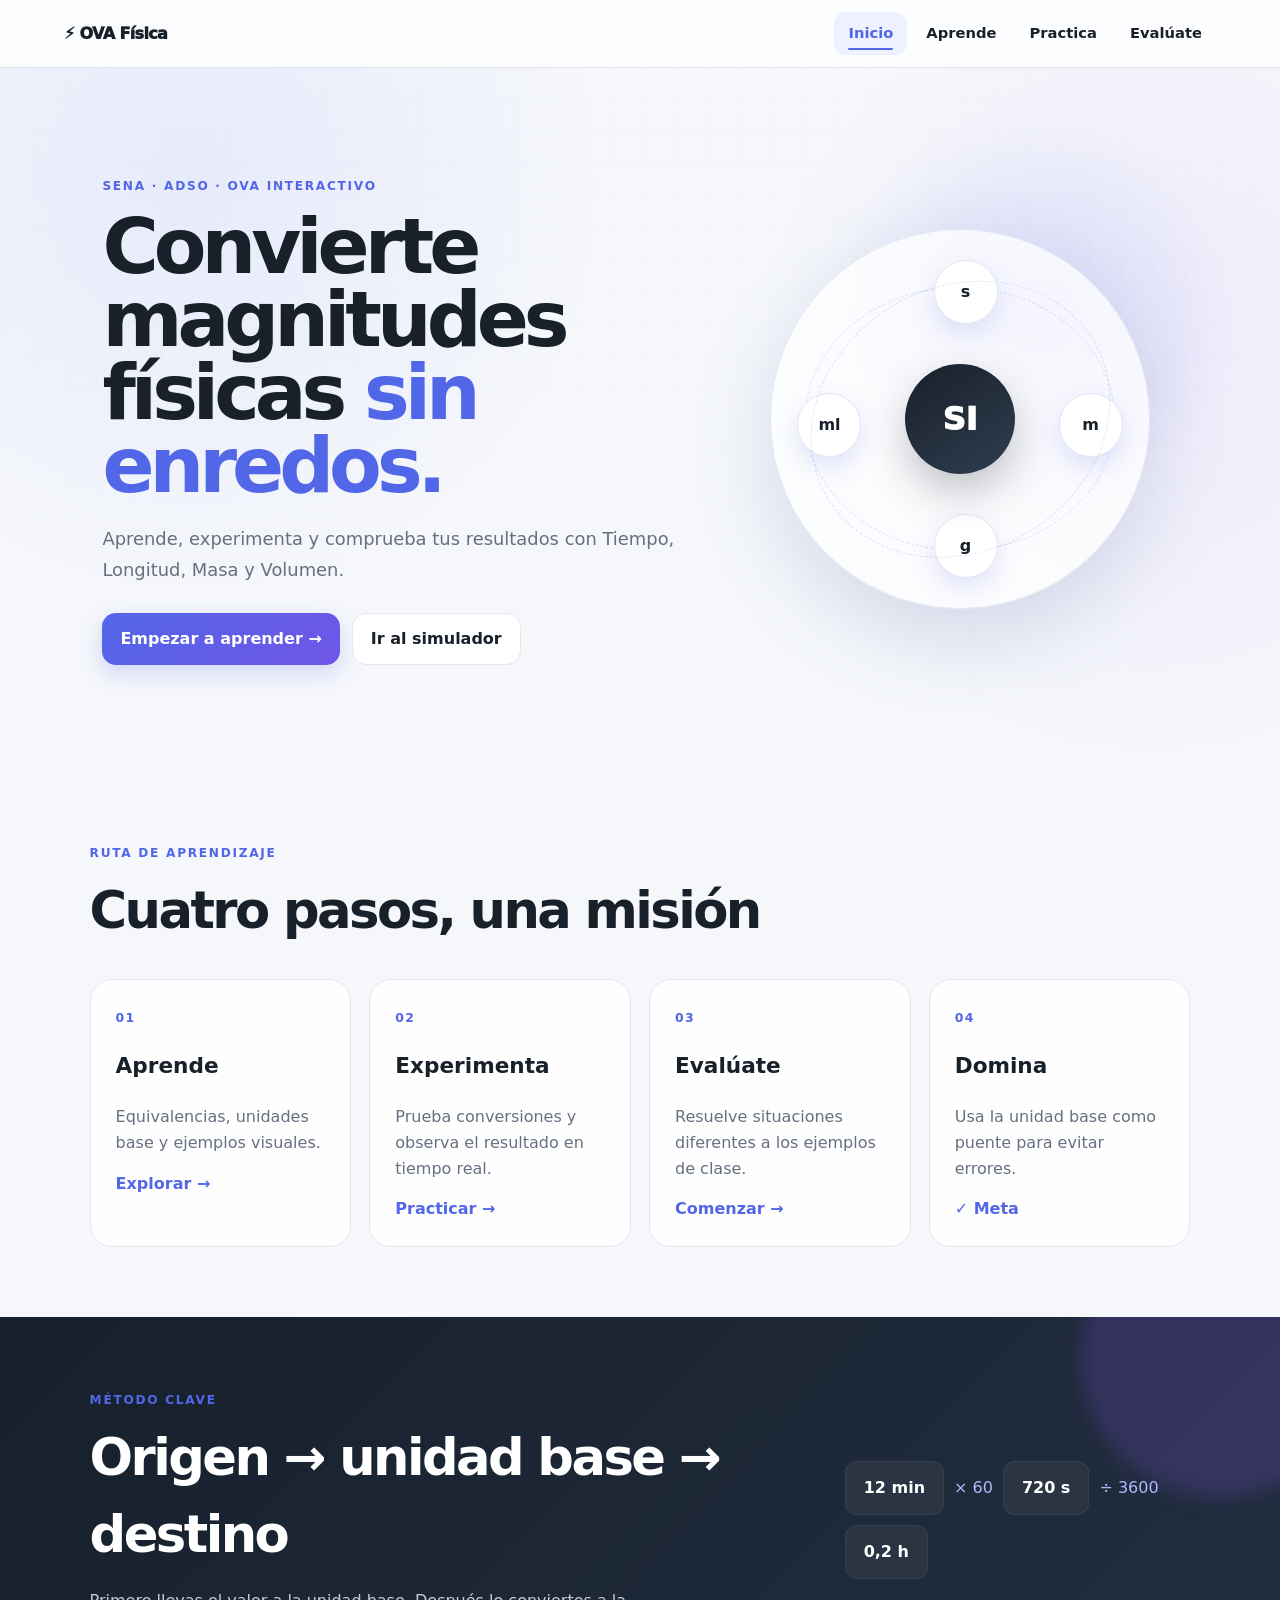
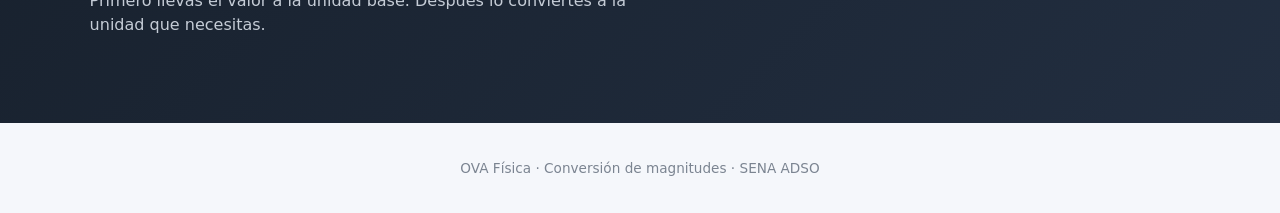
==== commit 25979828: "Arreglo" ====
--- a/index.html
+++ b/index.html
@@ -69,7 +69,7 @@
     </section>
   </main>
   <footer>OVA Física · Conversión de magnitudes · SENA ADSO</footer>
-
+<script src="js/animaciones.js"></script>
+<script src="js/interacciones.js"></script>
 </body>
-
 </html>
--- a/css/estilos.css
+++ b/css/estilos.css
@@ -1,597 +1,187 @@
-* {
-    box-sizing: border-box
+
+@import url("variables.css");
+@import url("animaciones.css");
+@import url("responsive.css");
+
+*{box-sizing:border-box}
+html{scroll-behavior:smooth}
+body{
+  margin:0;
+  font-family:Inter,ui-sans-serif,system-ui,-apple-system,BlinkMacSystemFont,"Segoe UI",sans-serif;
+  background:
+    radial-gradient(circle at 15% 10%, rgba(91,108,245,.09), transparent 26rem),
+    radial-gradient(circle at 90% 20%, rgba(139,92,246,.08), transparent 25rem),
+    var(--color-fondo);
+  color:var(--color-texto);
+  line-height:1.5;
+  overflow-x:hidden;
 }
+body::before{
+  content:"";position:fixed;inset:0;pointer-events:none;z-index:-1;
+  background-image:linear-gradient(rgba(82,102,232,.025) 1px,transparent 1px),linear-gradient(90deg,rgba(82,102,232,.025) 1px,transparent 1px);
+  background-size:32px 32px;
+  mask-image:linear-gradient(to bottom,black,transparent 75%);
+}
+a{text-decoration:none;color:inherit}
+button,input,select{font:inherit}
+button{color:inherit}
+::selection{background:var(--color-primario);color:#fff}
+:focus-visible{outline:3px solid rgba(82,102,232,.35);outline-offset:3px}
 
-html {
-    scroll-behavior: smooth
+.topbar{
+  position:sticky;top:0;z-index:50;min-height:68px;
+  background:rgba(255,255,255,.82);backdrop-filter:blur(18px);
+  border-bottom:1px solid var(--color-borde);
+  display:flex;align-items:center;justify-content:space-between;
+  padding:10px clamp(18px,5vw,72px);
 }
+.topbar::after{content:"";position:absolute;left:0;bottom:-1px;height:2px;width:var(--scroll-progress,0%);background:linear-gradient(90deg,var(--color-primario),var(--color-acento));transition:width .1s linear}
+.brand{font-weight:950;letter-spacing:-.04em;display:inline-flex;align-items:center;gap:8px}
+.brand::first-letter{color:var(--color-primario)}
+.topbar nav{display:flex;gap:5px;align-items:center}
+.topbar nav a{
+  position:relative;padding:10px 14px;border-radius:12px;font-size:.92rem;font-weight:750;
+  transition:transform var(--transicion),background var(--transicion),color var(--transicion);
+}
+.topbar nav a::after{content:"";position:absolute;left:14px;right:14px;bottom:5px;height:2px;border-radius:99px;background:var(--color-primario);transform:scaleX(0);transform-origin:center;transition:transform var(--transicion)}
+.topbar nav a:hover{background:var(--color-superficie-acento);transform:translateY(-1px)}
+.topbar nav a.active{color:var(--color-primario);background:var(--color-superficie-acento)}
+.topbar nav a.active::after{transform:scaleX(1)}
 
-body {
-    margin: 0;
-    font-family: Inter, system-ui, -apple-system, Segoe UI, sans-serif;
-    background: #f5f7fb;
-    color: #18202a
+.hero{
+  min-height:78vh;padding:80px clamp(24px,8vw,120px);
+  display:grid;grid-template-columns:1.15fr .85fr;gap:50px;align-items:center;
+  position:relative;isolation:isolate;
 }
+.hero::before{
+  content:"";position:absolute;width:420px;height:420px;border-radius:50%;
+  background:radial-gradient(circle,rgba(82,102,232,.14),transparent 68%);
+  right:3%;top:5%;z-index:-1;animation:flotar 7s ease-in-out infinite;
+}
+.hero h1,.page-hero h1{font-size:clamp(2.5rem,6vw,5.5rem);line-height:.95;letter-spacing:-.065em;margin:14px 0 22px}
+.hero h1 span{color:var(--color-primario)}
+.hero p{font-size:1.12rem;max-width:650px;line-height:1.7;color:var(--color-texto-suave)}
+.eyebrow{font-size:.76rem;text-transform:uppercase;letter-spacing:.14em;font-weight:900;color:var(--color-primario)}
+.actions{display:flex;gap:12px;margin-top:28px;flex-wrap:wrap}
 
-a {
-    text-decoration: none;
-    color: inherit
+.btn{
+  border:0;border-radius:14px;padding:13px 18px;font-weight:850;cursor:pointer;
+  display:inline-flex;align-items:center;justify-content:center;gap:8px;
+  transition:transform var(--transicion),box-shadow var(--transicion),background var(--transicion),filter var(--transicion);
+  position:relative;overflow:hidden;
 }
+.btn::after{content:"";position:absolute;width:20px;height:20px;border-radius:50%;background:rgba(255,255,255,.35);transform:scale(0);opacity:0}
+.btn.ripple::after{animation:onda .55s ease-out}
+.btn:hover{transform:translateY(-2px);box-shadow:0 12px 25px rgba(24,32,42,.12)}
+.btn:active{transform:translateY(0) scale(.98)}
+.btn.primary{background:linear-gradient(135deg,var(--color-primario),#6f55e9);color:#fff;box-shadow:0 8px 22px rgba(82,102,232,.22)}
+.btn.primary:hover{filter:brightness(1.05)}
+.btn.ghost{background:var(--color-superficie);border:1px solid var(--color-borde)}
 
-.topbar {
-    position: sticky;
-    top: 0;
-    z-index: 20;
-    height: 68px;
-    background: rgba(255, 255, 255, .9);
-    backdrop-filter: blur(14px);
-    border-bottom: 1px solid #e4e8ef;
-    display: flex;
-    align-items: center;
-    justify-content: space-between;
-    padding: 0 clamp(18px, 5vw, 72px)
+.hero-orbit{
+  width:min(380px,80vw);aspect-ratio:1;border-radius:50%;background:rgba(255,255,255,.72);
+  border:1px solid var(--color-borde);box-shadow:var(--sombra-fuerte);position:relative;display:grid;place-items:center;margin:auto;
+  animation:entradaZoom .8s .15s both;
 }
+.hero-orbit::before,.hero-orbit::after{content:"";position:absolute;border:1px dashed rgba(82,102,232,.2);border-radius:50%;inset:15% 9%}
+.hero-orbit::after{inset:9% 15%;transform:rotate(60deg)}
+.orbit-center{width:110px;height:110px;border-radius:50%;background:linear-gradient(145deg,#18202a,#303d50);color:#fff;display:grid;place-items:center;font-size:2rem;font-weight:950;box-shadow:0 18px 40px rgba(24,32,42,.25);z-index:2}
+.orbit{position:absolute;width:64px;height:64px;border-radius:50%;display:grid;place-items:center;background:#fff;font-weight:900;box-shadow:0 10px 25px rgba(82,102,232,.16);border:1px solid var(--color-borde);animation:pulso 3s ease-in-out infinite}
+.o1{top:8%;left:43%}.o2{right:7%;top:43%;animation-delay:.5s}.o3{bottom:8%;left:43%;animation-delay:1s}.o4{left:7%;top:43%;animation-delay:1.5s}
 
-.brand {
-    font-weight: 900;
-    letter-spacing: -.04em
+.section{padding:70px clamp(20px,7vw,100px);max-width:1300px;margin:auto}
+.section-head{margin-bottom:30px}
+.section h2{font-size:clamp(2rem,4vw,3.4rem);letter-spacing:-.05em;margin:8px 0}
+.cards{display:grid;gap:18px}.cards.four{grid-template-columns:repeat(4,1fr)}
+.feature-card{
+  background:rgba(255,255,255,.86);border:1px solid var(--color-borde);border-radius:22px;padding:25px;min-height:220px;
+  transition:transform var(--transicion),box-shadow var(--transicion),border-color var(--transicion);
+  position:relative;overflow:hidden;
 }
+.feature-card::before{content:"";position:absolute;inset:0 auto auto 0;width:100%;height:3px;background:linear-gradient(90deg,var(--color-primario),var(--color-acento));transform:scaleX(0);transform-origin:left;transition:transform .35s}
+.feature-card:hover{transform:translateY(-7px);box-shadow:var(--sombra);border-color:#d5daf1}
+.feature-card:hover::before{transform:scaleX(1)}
+.feature-card b{color:var(--color-primario);font-size:.78rem;letter-spacing:.1em}
+.feature-card h3{font-size:1.35rem}.feature-card p{color:var(--color-texto-suave);line-height:1.6}.feature-card span{font-weight:850;color:var(--color-primario)}
 
-.topbar nav {
-    display: flex;
-    gap: 8px
+.dark-panel{max-width:none;background:linear-gradient(135deg,#17202c,#222e40);color:#fff;display:flex;justify-content:space-between;gap:40px;align-items:center;position:relative;overflow:hidden}
+.dark-panel::before{content:"";position:absolute;width:280px;height:280px;border-radius:50%;right:-80px;top:-100px;background:rgba(139,92,246,.2);filter:blur(10px)}
+.dark-panel p{color:#c5ccd6;max-width:550px}
+.formula-flow{display:flex;gap:10px;align-items:center;flex-wrap:wrap;position:relative;z-index:1}
+.formula-flow span{background:#2a3442;padding:14px 18px;border-radius:12px;font-weight:800;border:1px solid #ffffff12}
+.formula-flow i{color:#aeb8ff;font-style:normal}
+
+.page-hero{padding:80px clamp(20px,7vw,100px) 35px;max-width:1300px;margin:auto}
+.page-hero.compact h1{font-size:clamp(2.5rem,5vw,4.6rem)}
+.page-hero p{color:var(--color-texto-suave);font-size:1.08rem;max-width:760px}
+.content-section{padding-top:10px}
+.etiqueta-paso{display:inline-block;font-size:.75rem;font-weight:900;color:var(--color-primario);text-transform:uppercase;letter-spacing:.12em}
+.subtitulo-seccion{color:var(--color-texto-suave);max-width:780px}
+.pestanas-magnitud{display:flex;gap:8px;flex-wrap:wrap;margin:25px 0}
+.boton-pestana{
+  border:1px solid var(--color-borde);background:rgba(255,255,255,.9);padding:12px 18px;border-radius:13px;font-weight:850;cursor:pointer;
+  transition:transform var(--transicion),background var(--transicion),color var(--transicion),box-shadow var(--transicion);
 }
+.boton-pestana:hover{transform:translateY(-2px);box-shadow:0 8px 20px rgba(24,32,42,.08)}
+.boton-pestana[aria-selected="true"]{background:linear-gradient(135deg,var(--color-primario),#6f55e9);color:#fff;box-shadow:0 9px 22px rgba(82,102,232,.22)}
+.panel-magnitud{display:none}.panel-magnitud.panel-activo{display:block;animation:entradaSeccion .42s both}
+.tabla-equivalencias{width:100%;border-collapse:separate;border-spacing:0;background:#fff;border:1px solid var(--color-borde);border-radius:18px;overflow:hidden;margin:15px 0 30px;box-shadow:0 8px 30px rgba(24,32,42,.04)}
+.tabla-equivalencias caption{text-align:left;padding:16px 18px;font-weight:900;background:#f6f7ff;color:var(--color-primario)}
+.tabla-equivalencias th,.tabla-equivalencias td{padding:14px;text-align:left;border-bottom:1px solid #edf0f4}
+.tabla-equivalencias th{background:#fafbff}.tabla-equivalencias tr:last-child td{border-bottom:0}.tabla-equivalencias tbody tr{transition:background .2s}.tabla-equivalencias tbody tr:hover{background:#f8f9ff}
 
-.topbar nav a {
-    padding: 10px 14px;
-    border-radius: 12px;
-    font-size: .92rem
+.tarjeta-ejemplo{
+  background:rgba(255,255,255,.92);border:1px solid var(--color-borde);border-radius:20px;padding:20px;margin:15px 0;
+  display:grid;grid-template-columns:1fr minmax(260px,420px);gap:20px;align-items:center;
+  box-shadow:0 7px 25px rgba(24,32,42,.04);transition:transform var(--transicion),box-shadow var(--transicion),border-color var(--transicion);
 }
+.tarjeta-ejemplo:hover{transform:translateY(-4px);box-shadow:var(--sombra);border-color:#d8dcf2}
+.tarjeta-ejemplo h4{margin-top:0}.tarjeta-ejemplo li{margin:8px 0;color:var(--color-texto-suave)}
+.tarjeta-ejemplo li strong{color:var(--color-primario)}.lienzo-ejemplo{width:100%;height:auto;min-height:160px;border-radius:14px}
 
-.topbar nav a:hover {
-    background: #eef3ff
+.lab-grid{display:grid;grid-template-columns:.8fr 1.2fr;gap:20px}
+.converter-card,.chart-card,.quiz-shell,.challenge{
+  background:rgba(255,255,255,.9);border:1px solid var(--color-borde);border-radius:24px;padding:28px;box-shadow:0 10px 35px rgba(24,32,42,.05)
 }
+.converter-card{position:relative}.converter-card::before{content:"";position:absolute;left:0;top:24px;bottom:24px;width:3px;border-radius:99px;background:linear-gradient(var(--color-primario),var(--color-acento))}
+.field{margin-bottom:16px}.field label{display:block;font-weight:850;margin-bottom:7px}
+.field input,.field select{width:100%;padding:13px 14px;border:1px solid #d9dfe9;border-radius:12px;background:#fff;font:inherit;transition:border-color var(--transicion),box-shadow var(--transicion),transform var(--transicion)}
+.field input:hover,.field select:hover{border-color:#bfc7db}.field input:focus,.field select:focus{border-color:var(--color-primario);box-shadow:0 0 0 4px rgba(82,102,232,.1);outline:0}
+.field small{display:block;color:var(--color-error);min-height:20px;margin-top:5px;font-weight:650}
+.two{display:grid;grid-template-columns:1fr 1fr;gap:12px}
+.result-box{padding:20px;border-radius:18px;background:linear-gradient(135deg,#eef1ff,#f6f2ff);display:flex;justify-content:space-between;align-items:center;border:1px solid #e1e3fb}
+.result-box strong{font-size:1.6rem;color:var(--color-primario);transition:transform .25s}
+.result-box.resultado-actualizado strong{animation:popResultado .4s}
+.quick{display:flex;gap:8px;margin-top:16px;flex-wrap:wrap}
+.quick button{border:1px solid #dce2eb;background:white;border-radius:9px;padding:8px 12px;cursor:pointer;transition:transform .2s,background .2s,border-color .2s}
+.quick button:hover{transform:translateY(-2px);background:#f2f4ff;border-color:#cbd2f4}.quick button:active{transform:scale(.96)}
+.chart-title{display:flex;justify-content:space-between;gap:10px;margin-bottom:10px}.chart-title small{color:#697483}.chart-card canvas{width:100%;height:auto;border-radius:14px}
+.challenge{margin-top:20px;display:flex;align-items:center;gap:15px;flex-wrap:wrap}.challenge h3{width:100%;margin-bottom:0}.challenge p{color:#687180}.challenge span:last-child{font-weight:850;color:var(--color-exito)}
 
-.hero {
-    min-height: 78vh;
-    padding: 80px clamp(24px, 8vw, 120px);
-    display: grid;
-    grid-template-columns: 1.2fr .8fr;
-    gap: 40px;
-    align-items: center;
-    background: radial-gradient(circle at 80% 30%, #dceaff, transparent 35%), #f5f7fb
-}
+.quiz-progress>div{height:9px;background:#e8ebf1;border-radius:10px;margin-top:10px;overflow:hidden}.quiz-progress i{display:block;height:100%;background:linear-gradient(90deg,var(--color-primario),var(--color-acento));width:10%;transition:width .45s cubic-bezier(.22,.61,.36,1)}
+.pregunta-card{margin:35px 0;animation:entradaSeccion .4s both}.pregunta-card h2{font-size:clamp(1.4rem,3vw,2.1rem);line-height:1.3}
+.opciones{display:grid;gap:12px}.opcion{padding:16px;border:1px solid #dce2eb;border-radius:14px;background:white;text-align:left;cursor:pointer;font:inherit;transition:transform .2s,border-color .2s,background .2s,box-shadow .2s}
+.opcion:hover{transform:translateX(4px);border-color:#c7cef0;box-shadow:0 8px 20px rgba(24,32,42,.06)}
+.opcion.selected{border-color:var(--color-primario);background:#eef1ff;box-shadow:0 0 0 3px rgba(82,102,232,.08);animation:seleccion .25s}
+.respuesta-input{padding:14px;width:100%;border:1px solid #dce2eb;border-radius:12px;font-size:1.1rem;transition:border-color .2s,box-shadow .2s}.respuesta-input:focus{border-color:var(--color-primario);box-shadow:0 0 0 4px rgba(82,102,232,.1);outline:0}
+.quiz-actions{display:flex;justify-content:flex-end;gap:10px;flex-wrap:wrap}.hidden{display:none!important}
+.result-final{margin-top:20px;padding:24px;border-radius:20px;background:linear-gradient(135deg,#eef1ff,#f6f2ff);border:1px solid #dfe3fb;animation:entradaZoom .5s both}.result-final h2{font-size:2.3rem;margin-top:0;color:var(--color-primario)}.result-final p{color:#596272}
+.mensaje-error-conversor{color:var(--color-error);min-height:20px}
+.reveal{opacity:0;transform:translateY(18px)}.reveal.visible{animation:entradaSeccion .65s cubic-bezier(.22,.61,.36,1) both}
+footer{text-align:center;padding:35px;color:#7b8491;font-size:.85rem}
+.scroll-top{position:fixed;right:20px;bottom:20px;z-index:40;width:44px;height:44px;border:0;border-radius:50%;background:#18202a;color:#fff;cursor:pointer;box-shadow:0 10px 25px rgba(24,32,42,.2);opacity:0;transform:translateY(15px);pointer-events:none;transition:opacity .25s,transform .25s}.scroll-top.visible{opacity:1;transform:none;pointer-events:auto}
+@media(prefers-reduced-motion:reduce){*,*::before,*::after{animation-duration:.001ms!important;animation-iteration-count:1!important;scroll-behavior:auto!important;transition-duration:.001ms!important}}
 
-.hero h1,
-.page-hero h1 {
-    font-size: clamp(2.5rem, 6vw, 5.5rem);
-    line-height: .95;
-    letter-spacing: -.065em;
-    margin: 14px 0 22px
-}
-
-.hero h1 span {
-    color: #4f68f4
-}
-
-.hero p {
-    font-size: 1.15rem;
-    max-width: 650px;
-    line-height: 1.7;
-    color: #5d6674
-}
-
-.eyebrow {
-    font-size: .76rem;
-    text-transform: uppercase;
-    letter-spacing: .14em;
-    font-weight: 800;
-    color: #5266d8
-}
-
-.actions {
-    display: flex;
-    gap: 12px;
-    margin-top: 28px;
-    flex-wrap: wrap
-}
-
-.btn {
-    border: 0;
-    border-radius: 14px;
-    padding: 13px 18px;
-    font-weight: 800;
-    cursor: pointer;
-    display: inline-flex;
-    align-items: center;
-    justify-content: center
-}
-
-.btn.primary {
-    background: #5266e8;
-    color: white
-}
-
-.btn.ghost {
-    background: white;
-    border: 1px solid #dfe4ed
-}
-
-.hero-orbit {
-    width: min(360px, 80vw);
-    aspect-ratio: 1;
-    border-radius: 50%;
-    background: #fff;
-    border: 1px solid #dce2ed;
-    box-shadow: 0 30px 80px #aab8d744;
-    position: relative;
-    display: grid;
-    place-items: center;
-    margin: auto
-}
-
-.orbit-center {
-    width: 110px;
-    height: 110px;
-    border-radius: 50%;
-    background: #18202a;
-    color: white;
-    display: grid;
-    place-items: center;
-    font-size: 2rem;
-    font-weight: 900
-}
-
-.orbit {
-    position: absolute;
-    width: 64px;
-    height: 64px;
-    border-radius: 50%;
-    display: grid;
-    place-items: center;
-    background: #eef2ff;
-    font-weight: 900;
-    box-shadow: 0 8px 25px #9aa8c544
-}
-
-.o1 {
-    top: 10%;
-    left: 43%
-}
-
-.o2 {
-    right: 8%;
-    top: 43%
-}
-
-.o3 {
-    bottom: 10%;
-    left: 43%
-}
-
-.o4 {
-    left: 8%;
-    top: 43%
-}
-
-.section {
-    padding: 70px clamp(20px, 7vw, 100px);
-    max-width: 1300px;
-    margin: auto
-}
-
-.section-head {
-    margin-bottom: 30px
-}
-
-.section h2 {
-    font-size: clamp(2rem, 4vw, 3.4rem);
-    letter-spacing: -.05em;
-    margin: 8px 0
-}
-
-.cards {
-    display: grid;
-    gap: 18px
-}
-
-.cards.four {
-    grid-template-columns: repeat(4, 1fr)
-}
-
-.feature-card {
-    background: white;
-    border: 1px solid #e3e7ef;
-    border-radius: 22px;
-    padding: 25px;
-    min-height: 220px;
-    transition: .25s
-}
-
-.feature-card:hover {
-    transform: translateY(-5px);
-    box-shadow: 0 18px 45px #1a24300d
-}
-
-.feature-card b {
-    color: #5266e8
-}
-
-.feature-card h3 {
-    font-size: 1.35rem
-}
-
-.feature-card p {
-    color: #687180;
-    line-height: 1.6
-}
-
-.feature-card span {
-    font-weight: 800;
-    color: #5266e8
-}
-
-.dark-panel {
-    max-width: none;
-    background: #18202a;
-    color: white;
-    display: flex;
-    justify-content: space-between;
-    gap: 40px;
-    align-items: center
-}
-
-.dark-panel p {
-    color: #c5ccd6;
-    max-width: 550px
-}
-
-.formula-flow {
-    display: flex;
-    gap: 10px;
-    align-items: center;
-    flex-wrap: wrap
-}
-
-.formula-flow span {
-    background: #2a3442;
-    padding: 14px 18px;
-    border-radius: 12px;
-    font-weight: 800
-}
-
-.formula-flow i {
-    color: #aeb8ff;
-    font-style: normal
-}
-
-.page-hero {
-    padding: 80px clamp(20px, 7vw, 100px);
-    max-width: 1300px;
-    margin: auto
-}
-
-.page-hero.compact h1 {
-    font-size: clamp(2.5rem, 5vw, 4.6rem)
-}
-
-.page-hero p {
-    color: #657080;
-    font-size: 1.08rem;
-    max-width: 760px
-}
-
-.content-section {
-    padding-top: 10px
-}
-
-.pestanas-magnitud {
-    display: flex;
-    gap: 8px;
-    flex-wrap: wrap;
-    margin: 20px 0
-}
-
-.boton-pestana {
-    border: 1px solid #dce2eb;
-    background: white;
-    padding: 12px 18px;
-    border-radius: 13px;
-    font-weight: 800;
-    cursor: pointer
-}
-
-.boton-pestana[aria-selected="true"] {
-    background: #5266e8;
-    color: #fff
-}
-
-.panel-magnitud {
-    display: none
-}
-
-.panel-magnitud.panel-activo {
-    display: block
-}
-
-.tabla-equivalencias {
-    width: 100%;
-    border-collapse: collapse;
-    background: white;
-    border-radius: 16px;
-    overflow: hidden;
-    margin: 15px 0 30px
-}
-
-.tabla-equivalencias th,
-.tabla-equivalencias td {
-    padding: 14px;
-    text-align: left;
-    border-bottom: 1px solid #edf0f4
-}
-
-.tabla-equivalencias th {
-    background: #f0f3ff
-}
-
-.tarjeta-ejemplo {
-    background: white;
-    border: 1px solid #e3e7ef;
-    border-radius: 20px;
-    padding: 20px;
-    margin: 15px 0;
-    display: grid;
-    grid-template-columns: 1fr minmax(260px, 420px);
-    gap: 20px;
-    align-items: center
-}
-
-.tarjeta-ejemplo h4 {
-    margin-top: 0
-}
-
-.tarjeta-ejemplo li {
-    margin: 8px 0;
-    color: #5d6674
-}
-
-.lienzo-ejemplo {
-    width: 100%;
-    height: auto;
-    min-height: 160px
-}
-
-.lab-grid {
-    display: grid;
-    grid-template-columns: .8fr 1.2fr;
-    gap: 20px
-}
-
-.converter-card,
-.chart-card,
-.quiz-shell,
-.challenge {
-    background: white;
-    border: 1px solid #e1e6ef;
-    border-radius: 24px;
-    padding: 28px
-}
-
-.field {
-    margin-bottom: 16px
-}
-
-.field label {
-    display: block;
-    font-weight: 800;
-    margin-bottom: 7px
-}
-
-.field input,
-.field select {
-    width: 100%;
-    padding: 13px 14px;
-    border: 1px solid #d9dfe9;
-    border-radius: 12px;
-    background: #fff;
-    font: inherit
-}
-
-.two {
-    display: grid;
-    grid-template-columns: 1fr 1fr;
-    gap: 12px
-}
-
-.result-box {
-    padding: 20px;
-    border-radius: 18px;
-    background: #f0f3ff;
-    display: flex;
-    justify-content: space-between;
-    align-items: center
-}
-
-.result-box strong {
-    font-size: 1.6rem;
-    color: #5266e8
-}
-
-.quick {
-    display: flex;
-    gap: 8px;
-    margin-top: 16px
-}
-
-.quick button {
-    border: 1px solid #dce2eb;
-    background: white;
-    border-radius: 9px;
-    padding: 8px 12px;
-    cursor: pointer
-}
-
-.chart-title {
-    display: flex;
-    justify-content: space-between;
-    gap: 10px;
-    margin-bottom: 10px
-}
-
-.chart-title small {
-    color: #697483
-}
-
-.chart-card canvas {
-    width: 100%;
-    height: auto
-}
-
-.challenge {
-    margin-top: 20px;
-    display: flex;
-    align-items: center;
-    gap: 15px;
-    flex-wrap: wrap
-}
-
-.challenge h3 {
-    width: 100%;
-    margin-bottom: 0
-}
-
-.challenge p {
-    color: #687180
-}
-
-.challenge span:last-child {
-    font-weight: 800
-}
-
-.quiz-progress>div {
-    height: 8px;
-    background: #e8ebf1;
-    border-radius: 10px;
-    margin-top: 10px;
-    overflow: hidden
-}
-
-.quiz-progress i {
-    display: block;
-    height: 100%;
-    background: #5266e8;
-    width: 10%;
-    transition: .3s
-}
-
-.pregunta-card {
-    margin: 35px 0
-}
-
-.pregunta-card h2 {
-    font-size: clamp(1.4rem, 3vw, 2.1rem);
-    line-height: 1.3
-}
-
-.opciones {
-    display: grid;
-    gap: 12px
-}
-
-.opcion {
-    padding: 16px;
-    border: 1px solid #dce2eb;
-    border-radius: 14px;
-    background: white;
-    text-align: left;
-    cursor: pointer;
-    font: inherit
-}
-
-.opcion.selected {
-    border-color: #5266e8;
-    background: #eef1ff
-}
-
-.respuesta-input {
-    padding: 14px;
-    width: 100%;
-    border: 1px solid #dce2eb;
-    border-radius: 12px;
-    font-size: 1.1rem
-}
-
-.quiz-actions {
-    display: flex;
-    justify-content: flex-end;
-    gap: 10px
-}
-
-.hidden {
-    display: none !important
-}
-
-.result-final {
-    margin-top: 20px;
-    padding: 24px;
-    border-radius: 18px;
-    background: #eef1ff
-}
-
-.mensaje-error-conversor {
-    color: #c13d4a;
-    min-height: 20px
-}
-
-footer {
-    text-align: center;
-    padding: 35px;
-    color: #7b8491;
-    font-size: .85rem
-}
-
-@media(max-width:850px) {
-    .hero {
-        grid-template-columns: 1fr;
-        padding-top: 50px
-    }
-
-    .cards.four {
-        grid-template-columns: 1fr 1fr
-    }
-
-    .lab-grid {
-        grid-template-columns: 1fr
-    }
-
-    .tarjeta-ejemplo {
-        grid-template-columns: 1fr
-    }
-
-    .topbar nav a {
-        padding: 8px;
-        font-size: .8rem
-    }
-}
-
-@media(max-width:560px) {
-    .cards.four {
-        grid-template-columns: 1fr
-    }
-
-    .topbar {
-        height: auto;
-        padding: 14px;
-        gap: 10px;
-        align-items: flex-start
-    }
-
-    .topbar nav {
-        flex-wrap: wrap;
-        justify-content: flex-end
-    }
-
-    .formula-flow {
-        justify-content: center
-    }
-}+/* Escenas interactivas por magnitud */
+.escena-magnitud{position:relative;margin:0 0 22px;padding:16px;border:1px solid #dfe4f2;border-radius:22px;background:linear-gradient(135deg,rgba(255,255,255,.96),rgba(247,248,255,.92));box-shadow:0 14px 35px rgba(24,32,42,.07);overflow:hidden;animation:escenaEntrada .55s cubic-bezier(.22,.61,.36,1) both}
+.escena-magnitud::after{content:"";position:absolute;width:180px;height:180px;border-radius:50%;right:-80px;top:-90px;background:rgba(139,92,246,.09);animation:orbitarEscena 8s linear infinite}
+.escena-cabecera{position:relative;z-index:2;display:flex;justify-content:space-between;align-items:center;gap:15px;margin-bottom:10px}
+.escena-cabecera>div{display:flex;align-items:center;gap:12px}.escena-icono{width:44px;height:44px;display:grid;place-items:center;border-radius:14px;background:#eef1ff;font-size:1.45rem;box-shadow:inset 0 0 0 1px #dfe3fb;animation:pulsoEscena 2.8s ease-in-out infinite}
+.escena-cabecera strong{display:block;font-size:.98rem}.escena-cabecera small{display:block;color:#697483;font-size:.78rem;max-width:600px}.escena-chip{padding:7px 10px;border-radius:999px;background:#f1edff;color:#6746c8;font-size:.7rem;font-weight:900;text-transform:uppercase;letter-spacing:.08em;white-space:nowrap}
+.canvas-magnitud{display:block;width:100%;height:250px;border-radius:16px;position:relative;z-index:1}
+.chart-card>.escena-magnitud{margin:-8px -4px 18px}.chart-card>.escena-magnitud .canvas-magnitud{height:230px}
+.escena-tiempo .escena-icono{background:#fff5dc}.escena-longitud .escena-icono{background:#e9f8ff}.escena-masa .escena-icono{background:#f0eaff}.escena-volumen .escena-icono{background:#e8f7ff}
+@keyframes escenaEntrada{from{opacity:0;transform:translateY(12px) scale(.985)}to{opacity:1;transform:none}}
+@keyframes pulsoEscena{0%,100%{transform:scale(1) rotate(0)}50%{transform:scale(1.06) rotate(-2deg)}}
+@keyframes orbitarEscena{from{transform:rotate(0deg) translateX(0)}to{transform:rotate(360deg) translateX(15px)}}
+@media(max-width:700px){.escena-cabecera{align-items:flex-start}.escena-chip{display:none}.escena-cabecera small{font-size:.72rem}.canvas-magnitud{height:210px}.chart-card>.escena-magnitud .canvas-magnitud{height:210px}}
